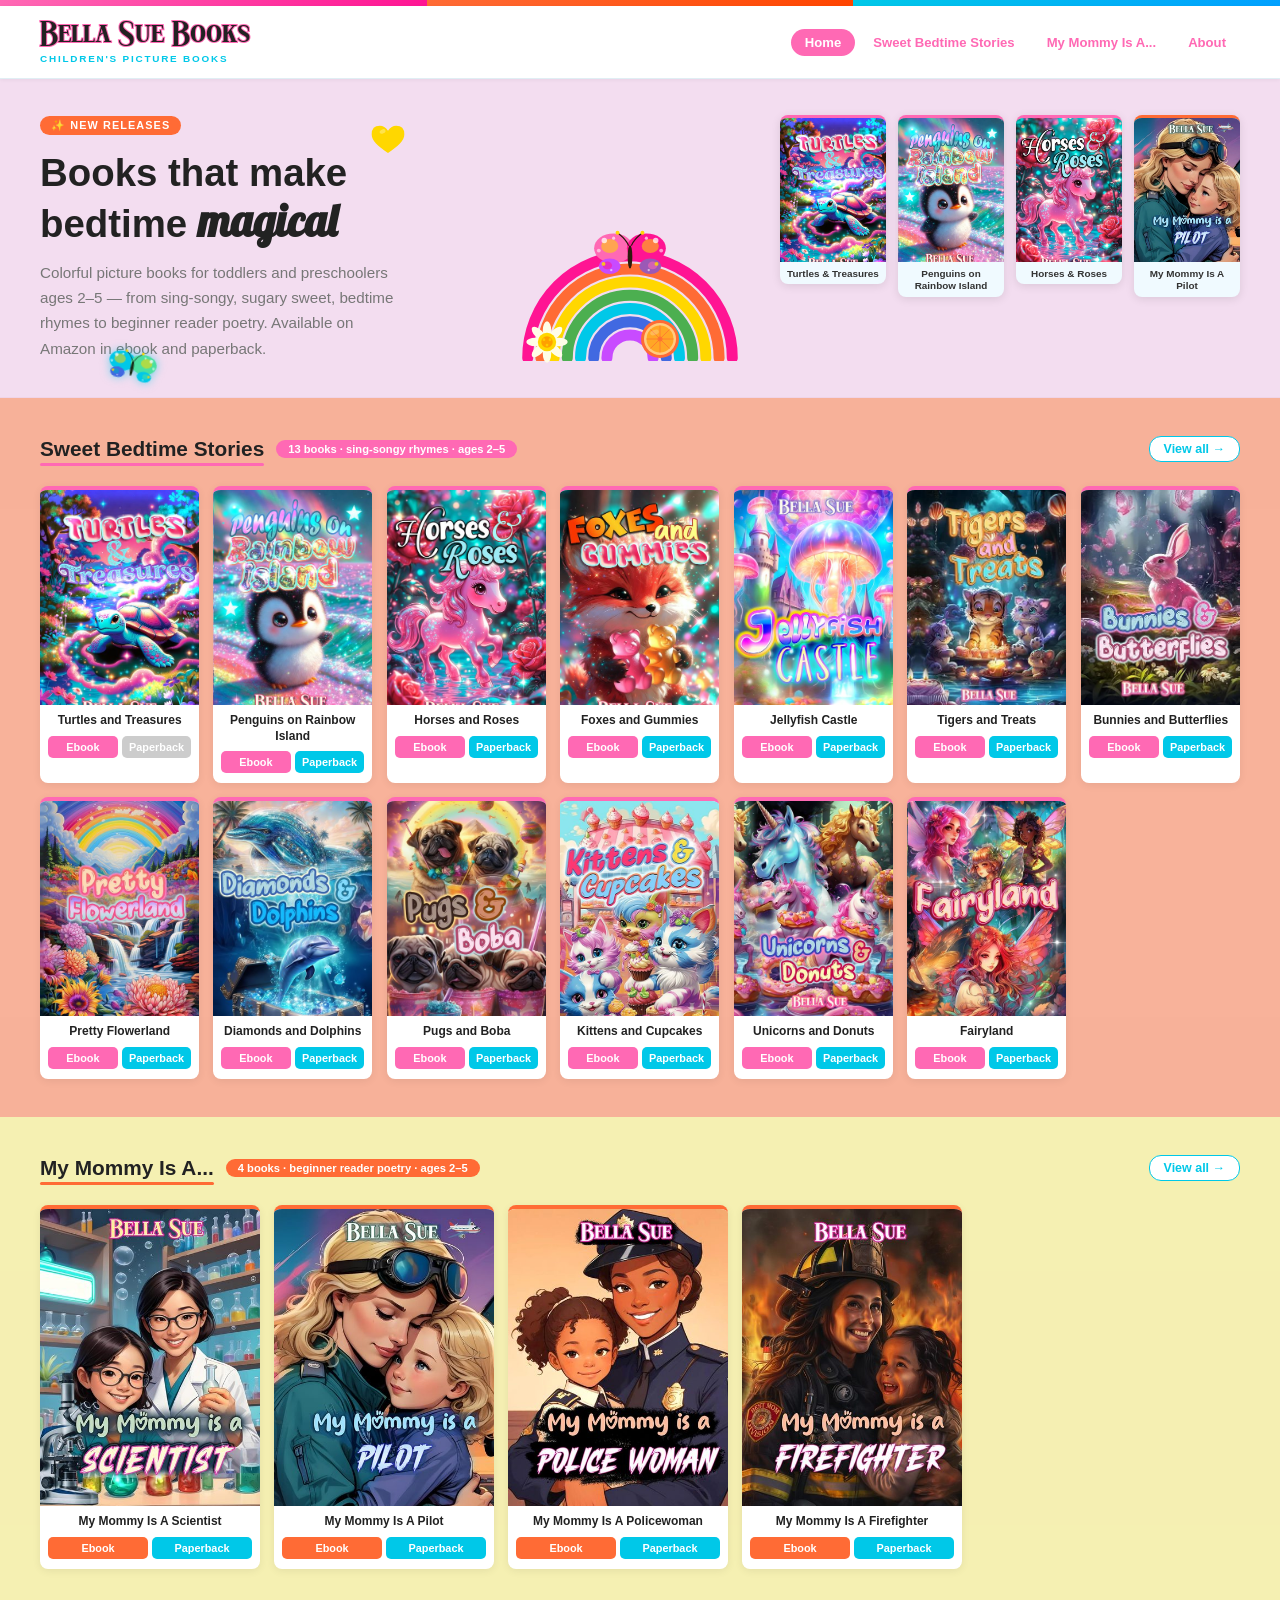
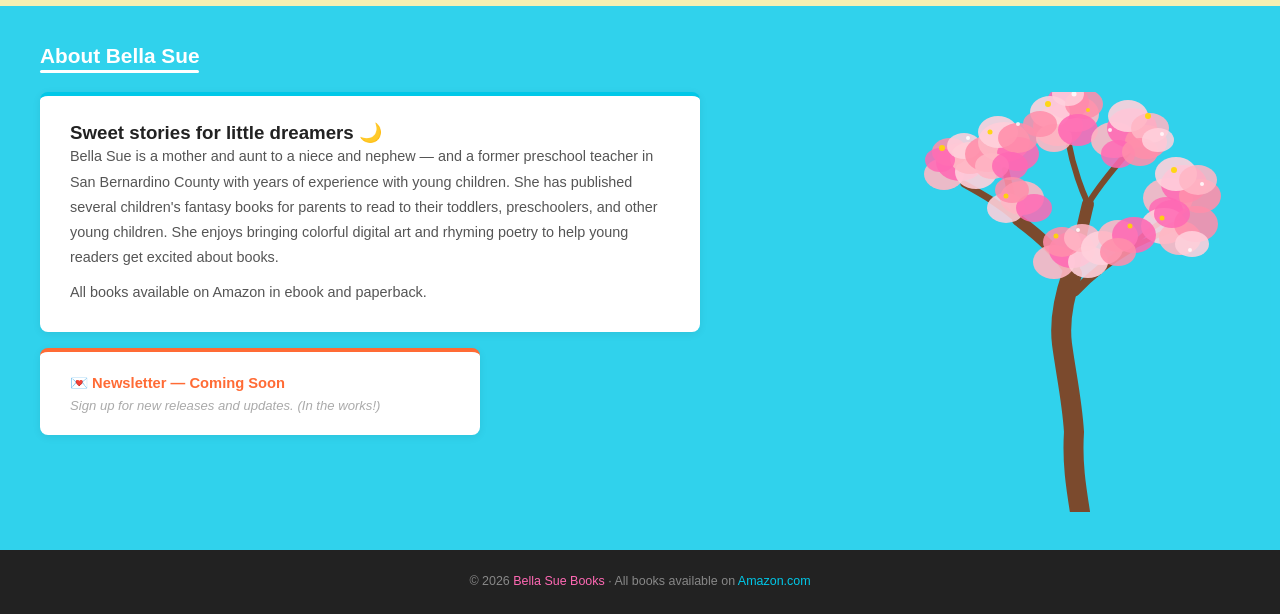
==== index.html @ d48ad8d6 "launch: Bella Sue Books website — full production build Static site for bellasuebooks.com with 4 pag" ====
<!DOCTYPE html>
<html lang="en">
<head>
  <meta charset="UTF-8">
  <meta name="viewport" content="width=device-width, initial-scale=1.0">
  <title>Bella Sue Books — Children's Picture Books for Ages 2–5</title>
  <meta name="description" content="Cozy sing-songy rhyme books for toddlers and preschoolers ages 2–5. Sweet Bedtime Stories and My Mommy Is A... series by Bella Sue. Available on Amazon in ebook and paperback.">
  <meta name="keywords" content="children's picture books, toddler books, preschool books, bedtime stories, rhyming books, ages 2-5, Bella Sue, kids books Amazon">
  <meta name="author" content="Bella Sue">
  <meta property="og:title" content="Bella Sue Books — Children's Picture Books for Ages 2–5">
  <meta property="og:description" content="Cozy sing-songy rhyme books for toddlers and preschoolers. Sweet Bedtime Stories and My Mommy Is A... series. Available on Amazon.">
  <meta property="og:type" content="website">
  <meta property="og:url" content="https://bellasuebooks.com/">
  <meta property="og:image" content="https://bellasuebooks.com/images/covers/turtles_and_treasures.jpg">
  <meta property="og:image:alt" content="Turtles and Treasures — Sweet Bedtime Stories by Bella Sue">
  <meta property="og:image:width" content="400">
  <meta property="og:image:height" content="560">
  <meta name="twitter:card" content="summary_large_image">
  <meta name="twitter:title" content="Bella Sue Books">
  <meta name="twitter:description" content="Cozy sing-songy rhyme books for toddlers and preschoolers ages 2–5.">
  <meta name="twitter:image" content="https://bellasuebooks.com/images/covers/turtles_and_treasures.jpg">
  <meta name="theme-color" content="#FF69B4">
  <meta name="robots" content="index, follow">
  <link rel="icon" type="image/svg+xml" href="favicon.svg">
  <link rel="canonical" href="https://bellasuebooks.com/">
  <link rel="preconnect" href="https://fonts.googleapis.com">
  <link rel="preconnect" href="https://fonts.gstatic.com" crossorigin>
  <link rel="preload" href="fonts/StrangerDoctor.ttf" as="font" type="font/truetype" crossorigin>
  <link rel="preconnect" href="https://www.amazon.com">
  <link rel="dns-prefetch" href="https://www.amazon.com">
  <link rel="preload" href="https://fonts.googleapis.com/css2?family=Lobster&display=swap" as="style" onload="this.onload=null;this.rel='stylesheet'">
  <noscript><link rel="stylesheet" href="https://fonts.googleapis.com/css2?family=Lobster&display=swap"></noscript>
  <link rel="stylesheet" href="style.css">
  <script type="application/ld+json">
  {
    "@context": "https://schema.org",
    "@graph": [
      {
        "@type": "WebSite",
        "name": "Bella Sue Books",
        "url": "https://bellasuebooks.com/",
        "description": "Children's picture books for toddlers and preschoolers ages 2–5 by Bella Sue"
      },
      {
        "@type": "Person",
        "@id": "https://bellasuebooks.com/about.html#bella-sue",
        "name": "Bella Sue",
        "jobTitle": "Children's Book Author",
        "description": "Former preschool teacher and children's picture book author from San Bernardino County, creator of Sweet Bedtime Stories and My Mommy Is A... series",
        "url": "https://bellasuebooks.com/about.html"
      },
      {
        "@type": "BookSeries",
        "name": "Sweet Bedtime Stories",
        "numberOfItems": 13,
        "author": {"@id": "https://bellasuebooks.com/about.html#bella-sue"},
        "url": "https://bellasuebooks.com/sweet-bedtime.html"
      },
      {
        "@type": "BookSeries",
        "name": "My Mommy Is A...",
        "numberOfItems": 4,
        "author": {"@id": "https://bellasuebooks.com/about.html#bella-sue"},
        "url": "https://bellasuebooks.com/my-mommy.html"
      }
    ]
  }
  </script>
</head>
<body>

  <div class="stripe">
    <div class="stripe-pink"></div>
    <div class="stripe-coral"></div>
    <div class="stripe-cyan"></div>
  </div>

  <nav class="nav">
    <a href="index.html" class="logo">
      <span class="logo-name">Bella Sue Books</span>
      <span class="logo-sub">Children's Picture Books</span>
    </a>
    <div class="nav-links">
      <a href="index.html" class="active">Home</a>
      <a href="sweet-bedtime.html">Sweet Bedtime Stories</a>
      <a href="my-mommy.html">My Mommy Is A...</a>
      <a href="about.html">About</a>
    </div>
  </nav>

  <!-- Hero -->
  <section class="hero">
    <div class="hero-text">
      <span class="hero-badge">✨ New Releases</span>
      <h1>Books that make<br>bedtime <em>magical</em></h1>
      <p>Colorful picture books for toddlers and preschoolers ages 2–5 — from sing-songy, sugary sweet, bedtime rhymes to beginner reader poetry. Available on Amazon in ebook and paperback.</p>
    </div>

    <div class="hero-rainbow" aria-hidden="true">
      <div class="hero-butterfly">
        <svg viewBox="0 0 100 72" xmlns="http://www.w3.org/2000/svg">
          <g class="bf-left">
            <ellipse cx="29" cy="26" rx="25" ry="19" fill="#FF69B4"/>
            <ellipse cx="24" cy="49" rx="14" ry="10" fill="#C84BFF"/>
            <ellipse cx="24" cy="23" rx="11" ry="9"  fill="#FFD700" opacity="0.55"/>
            <ellipse cx="21" cy="48" rx="6"  ry="5"  fill="#FF1493" opacity="0.55"/>
            <circle cx="17" cy="16" r="3.5" fill="#fff" opacity="0.75"/>
            <circle cx="10" cy="29" r="2.5" fill="#fff" opacity="0.55"/>
            <circle cx="29" cy="13" r="2"   fill="#fff" opacity="0.65"/>
            <circle cx="16" cy="46" r="2.5" fill="#FFD700" opacity="0.85"/>
            <circle cx="26" cy="54" r="1.5" fill="#fff" opacity="0.6"/>
          </g>
          <g class="bf-right">
            <ellipse cx="71" cy="26" rx="25" ry="19" fill="#FF1493"/>
            <ellipse cx="76" cy="49" rx="14" ry="10" fill="#9B59B6"/>
            <ellipse cx="76" cy="23" rx="11" ry="9"  fill="#FFD700" opacity="0.55"/>
            <ellipse cx="79" cy="48" rx="6"  ry="5"  fill="#FF69B4" opacity="0.55"/>
            <circle cx="83" cy="16" r="3.5" fill="#fff" opacity="0.75"/>
            <circle cx="90" cy="29" r="2.5" fill="#fff" opacity="0.55"/>
            <circle cx="71" cy="13" r="2"   fill="#fff" opacity="0.65"/>
            <circle cx="84" cy="46" r="2.5" fill="#FFD700" opacity="0.85"/>
            <circle cx="74" cy="54" r="1.5" fill="#fff" opacity="0.6"/>
          </g>
          <ellipse cx="50" cy="37" rx="3" ry="15" fill="#2c1a0e"/>
          <path d="M48 22 C44 13 37 9 34 6" stroke="#2c1a0e" stroke-width="1.5" fill="none" stroke-linecap="round"/>
          <circle cx="34" cy="6" r="2.5" fill="#FFD700"/>
          <path d="M52 22 C56 13 63 9 66 6" stroke="#2c1a0e" stroke-width="1.5" fill="none" stroke-linecap="round"/>
          <circle cx="66" cy="6" r="2.5" fill="#FFD700"/>
        </svg>
      </div>
      <div class="hero-daisy" aria-hidden="true">
        <svg viewBox="0 0 60 60" xmlns="http://www.w3.org/2000/svg">
          <!-- petals (8) -->
          <ellipse cx="30" cy="15" rx="5.5" ry="12" fill="#fffde7" transform="rotate(0   30 30)"/>
          <ellipse cx="30" cy="15" rx="5.5" ry="12" fill="#fffde7" transform="rotate(45  30 30)"/>
          <ellipse cx="30" cy="15" rx="5.5" ry="12" fill="#fffde7" transform="rotate(90  30 30)"/>
          <ellipse cx="30" cy="15" rx="5.5" ry="12" fill="#fffde7" transform="rotate(135 30 30)"/>
          <ellipse cx="30" cy="15" rx="5.5" ry="12" fill="#fffde7" transform="rotate(180 30 30)"/>
          <ellipse cx="30" cy="15" rx="5.5" ry="12" fill="#fffde7" transform="rotate(225 30 30)"/>
          <ellipse cx="30" cy="15" rx="5.5" ry="12" fill="#fffde7" transform="rotate(270 30 30)"/>
          <ellipse cx="30" cy="15" rx="5.5" ry="12" fill="#fffde7" transform="rotate(315 30 30)"/>
          <!-- center -->
          <circle cx="30" cy="30" r="12"  fill="#FFD700"/>
          <circle cx="30" cy="30" r="7.5" fill="#FFA000"/>
          <circle cx="26" cy="27" r="1.8" fill="#FFD700" opacity="0.75"/>
          <circle cx="34" cy="27" r="1.8" fill="#FFD700" opacity="0.75"/>
          <circle cx="30" cy="34" r="1.8" fill="#FFD700" opacity="0.75"/>
        </svg>
      </div>
      <svg viewBox="0 0 400 204" fill="none" xmlns="http://www.w3.org/2000/svg">
        <path d="M14,200 A186,186 0 0 1 386,200" stroke="#FF1493" stroke-width="20" stroke-linecap="round"/>
        <path d="M38,200 A162,162 0 0 1 362,200" stroke="#FF6B35" stroke-width="20" stroke-linecap="round"/>
        <path d="M62,200 A138,138 0 0 1 338,200" stroke="#FFD700" stroke-width="20" stroke-linecap="round"/>
        <path d="M86,200 A114,114 0 0 1 314,200" stroke="#4CAF50" stroke-width="20" stroke-linecap="round"/>
        <path d="M110,200 A90,90 0 0 1 290,200"  stroke="#00C8E8" stroke-width="20" stroke-linecap="round"/>
        <path d="M134,200 A66,66 0 0 1 266,200"  stroke="#4169E1" stroke-width="20" stroke-linecap="round"/>
        <path d="M158,200 A42,42 0 0 1 242,200"  stroke="#C84BFF" stroke-width="20" stroke-linecap="round"/>
      </svg>
    </div>

    <div class="hero-books">
      <a href="https://www.amazon.com/dp/B0H2WSYF8S" target="_blank" rel="noopener" class="hero-book">
        <img src="images/covers/opt/turtles_and_treasures.jpg" alt="Turtles and Treasures">
        <p class="hero-book-title">Turtles &amp; Treasures</p>
      </a>
      <a href="https://www.amazon.com/dp/B0H1TC6LZT" target="_blank" rel="noopener" class="hero-book">
        <img src="images/covers/opt/penguins_on_rainbow_island.jpg" alt="Penguins on Rainbow Island">
        <p class="hero-book-title">Penguins on Rainbow Island</p>
      </a>
      <a href="https://www.amazon.com/dp/B0H17YDZW3" target="_blank" rel="noopener" class="hero-book">
        <img src="images/covers/opt/horses_and_roses_ebook_cover.jpg" alt="Horses and Roses">
        <p class="hero-book-title">Horses &amp; Roses</p>
      </a>
      <a href="https://www.amazon.com/dp/B0DCJ87XP2" target="_blank" rel="noopener" class="hero-book coral">
        <img src="images/covers/opt/my_mommy_is_a_pilot.jpg" alt="My Mommy Is A Pilot">
        <p class="hero-book-title">My Mommy Is A Pilot</p>
      </a>
    </div>

    <!-- Decorative hero elements -->
    <div class="hero-heart" aria-hidden="true">
      <svg viewBox="0 0 100 95" xmlns="http://www.w3.org/2000/svg">
        <path d="M50 85 C20 65 2 50 2 30 Q2 5 26 5 Q40 5 50 20 Q60 5 74 5 Q98 5 98 30 C98 50 80 65 50 85Z" fill="#FFD700"/>
        <ellipse cx="34" cy="22" rx="9" ry="6" fill="#fff" opacity="0.3" transform="rotate(-25 34 22)"/>
      </svg>
    </div>
    <div class="hero-orange" aria-hidden="true">
      <svg viewBox="0 0 80 80" xmlns="http://www.w3.org/2000/svg">
        <circle cx="40" cy="40" r="38" fill="#FF6B35"/>
        <circle cx="40" cy="40" r="32" fill="#FFCC80"/>
        <circle cx="40" cy="40" r="27" fill="#FFA726"/>
        <line x1="40" y1="13" x2="40" y2="67" stroke="#FF6B35" stroke-width="1.8" opacity="0.7"/>
        <line x1="13" y1="40" x2="67" y2="40" stroke="#FF6B35" stroke-width="1.8" opacity="0.7"/>
        <line x1="40" y1="13" x2="40" y2="67" stroke="#FF6B35" stroke-width="1.8" opacity="0.7" transform="rotate(45 40 40)"/>
        <line x1="40" y1="13" x2="40" y2="67" stroke="#FF6B35" stroke-width="1.8" opacity="0.7" transform="rotate(135 40 40)"/>
        <circle cx="40" cy="40" r="5" fill="#FF6B35" opacity="0.8"/>
        <ellipse cx="29" cy="27" rx="9" ry="5" fill="#fff" opacity="0.22" transform="rotate(-20 29 27)"/>
      </svg>
    </div>
  </section>

  <!-- Sweet Bedtime Stories -->
  <section class="section section-sbs">
    <div class="section-header">
      <h2>Sweet Bedtime Stories</h2>
      <span class="series-badge badge-pink">13 books · sing-songy rhymes · ages 2–5</span>
      <a href="sweet-bedtime.html" class="view-all">View all →</a>
    </div>
    <div class="book-grid">

      <div class="book-card">
<img loading="lazy" class="cover" src="images/covers/opt/turtles_and_treasures.jpg" alt="Turtles and Treasures">
        <div class="info">
          <p class="book-title">Turtles and Treasures</p>
          <div class="btns">
            <a href="https://www.amazon.com/dp/B0H2WSYF8S" target="_blank" rel="noopener" class="btn btn-ebook">Ebook</a>
            <span class="btn btn-soon">Paperback</span>
          </div>
        </div>
      </div>

      <div class="book-card">
        <img loading="lazy" class="cover" src="images/covers/opt/penguins_on_rainbow_island.jpg" alt="Penguins on Rainbow Island">
        <div class="info">
          <p class="book-title">Penguins on Rainbow Island</p>
          <div class="btns">
            <a href="https://www.amazon.com/dp/B0H1TC6LZT" target="_blank" rel="noopener" class="btn btn-ebook">Ebook</a>
            <a href="https://www.amazon.com/dp/B0H1ZQW3NB" target="_blank" rel="noopener" class="btn btn-paper">Paperback</a>
          </div>
        </div>
      </div>

      <div class="book-card">
        <img loading="lazy" class="cover" src="images/covers/opt/horses_and_roses_ebook_cover.jpg" alt="Horses and Roses">
        <div class="info">
          <p class="book-title">Horses and Roses</p>
          <div class="btns">
            <a href="https://www.amazon.com/dp/B0H17YDZW3" target="_blank" rel="noopener" class="btn btn-ebook">Ebook</a>
            <a href="https://www.amazon.com/dp/B0H1B9M9CX" target="_blank" rel="noopener" class="btn btn-paper">Paperback</a>
          </div>
        </div>
      </div>

      <div class="book-card">
        <img loading="lazy" class="cover" src="images/covers/opt/foxes_and_gummies_ebook_cover.jpg" alt="Foxes and Gummies">
        <div class="info">
          <p class="book-title">Foxes and Gummies</p>
          <div class="btns">
            <a href="https://www.amazon.com/dp/B0H17DB7YL" target="_blank" rel="noopener" class="btn btn-ebook">Ebook</a>
            <a href="https://www.amazon.com/dp/B0H18KJKDD" target="_blank" rel="noopener" class="btn btn-paper">Paperback</a>
          </div>
        </div>
      </div>

      <div class="book-card">
<img loading="lazy" class="cover" src="images/covers/opt/jellyfishcastle_ebook_cover.jpg" alt="Jellyfish Castle">
        <div class="info">
          <p class="book-title">Jellyfish Castle</p>
          <div class="btns">
            <a href="https://www.amazon.com/dp/B0DKY9NT3N" target="_blank" rel="noopener" class="btn btn-ebook">Ebook</a>
            <a href="https://www.amazon.com/dp/B0DKY2L9YT" target="_blank" rel="noopener" class="btn btn-paper">Paperback</a>
          </div>
        </div>
      </div>

      <div class="book-card">
        <img loading="lazy" class="cover" src="images/covers/opt/tigers_and_treats.webp" alt="Tigers and Treats">
        <div class="info">
          <p class="book-title">Tigers and Treats</p>
          <div class="btns">
            <a href="https://www.amazon.com/dp/B0CD35H4DP" target="_blank" rel="noopener" class="btn btn-ebook">Ebook</a>
            <a href="https://www.amazon.com/dp/B0CD16FLPG" target="_blank" rel="noopener" class="btn btn-paper">Paperback</a>
          </div>
        </div>
      </div>

      <div class="book-card">
        <img loading="lazy" class="cover" src="images/covers/opt/bunnies_and_butterflies.webp" alt="Bunnies and Butterflies">
        <div class="info">
          <p class="book-title">Bunnies and Butterflies</p>
          <div class="btns">
            <a href="https://www.amazon.com/dp/B0CDFF95CH" target="_blank" rel="noopener" class="btn btn-ebook">Ebook</a>
            <a href="https://www.amazon.com/dp/B0CDFNKDM4" target="_blank" rel="noopener" class="btn btn-paper">Paperback</a>
          </div>
        </div>
      </div>

      <div class="book-card">
        <img loading="lazy" class="cover" src="images/covers/opt/pretty_flowerland.jpg" alt="Pretty Flowerland">
        <div class="info">
          <p class="book-title">Pretty Flowerland</p>
          <div class="btns">
            <a href="https://www.amazon.com/dp/B0CDRCRV3Q" target="_blank" rel="noopener" class="btn btn-ebook">Ebook</a>
            <a href="https://www.amazon.com/dp/B0CDNKPPWG" target="_blank" rel="noopener" class="btn btn-paper">Paperback</a>
          </div>
        </div>
      </div>

      <div class="book-card">
        <img loading="lazy" class="cover" src="images/covers/opt/diamonds_and_dolphins.jpg" alt="Diamonds and Dolphins">
        <div class="info">
          <p class="book-title">Diamonds and Dolphins</p>
          <div class="btns">
            <a href="https://www.amazon.com/dp/B0CDNL7455" target="_blank" rel="noopener" class="btn btn-ebook">Ebook</a>
            <a href="https://www.amazon.com/dp/B0CDN7NJGF" target="_blank" rel="noopener" class="btn btn-paper">Paperback</a>
          </div>
        </div>
      </div>

      <div class="book-card">
        <img loading="lazy" class="cover" src="images/covers/opt/pugs_and_boba.jpg" alt="Pugs and Boba">
        <div class="info">
          <p class="book-title">Pugs and Boba</p>
          <div class="btns">
            <a href="https://www.amazon.com/dp/B0CDJHPBV8" target="_blank" rel="noopener" class="btn btn-ebook">Ebook</a>
            <a href="https://www.amazon.com/dp/B0CDF17FHJ" target="_blank" rel="noopener" class="btn btn-paper">Paperback</a>
          </div>
        </div>
      </div>

      <div class="book-card">
        <img loading="lazy" class="cover" src="images/covers/opt/kittens_and_cupcakes.jpg" alt="Kittens and Cupcakes">
        <div class="info">
          <p class="book-title">Kittens and Cupcakes</p>
          <div class="btns">
            <a href="https://www.amazon.com/dp/B0CCTY5V51" target="_blank" rel="noopener" class="btn btn-ebook">Ebook</a>
            <a href="https://www.amazon.com/dp/B0CCCQY9ZK" target="_blank" rel="noopener" class="btn btn-paper">Paperback</a>
          </div>
        </div>
      </div>

      <div class="book-card">
        <img loading="lazy" class="cover" src="images/covers/opt/unicorns_and_donuts.jpg" alt="Unicorns and Donuts">
        <div class="info">
          <p class="book-title">Unicorns and Donuts</p>
          <div class="btns">
            <a href="https://www.amazon.com/dp/B0CCZNW2XT" target="_blank" rel="noopener" class="btn btn-ebook">Ebook</a>
            <a href="https://www.amazon.com/dp/B0CCZWFGPD" target="_blank" rel="noopener" class="btn btn-paper">Paperback</a>
          </div>
        </div>
      </div>

      <div class="book-card">
        <img loading="lazy" class="cover" src="images/covers/opt/fairyland.jpg" alt="Fairyland">
        <div class="info">
          <p class="book-title">Fairyland</p>
          <div class="btns">
            <a href="https://www.amazon.com/dp/B0CCXM5YJV" target="_blank" rel="noopener" class="btn btn-ebook">Ebook</a>
            <a href="https://www.amazon.com/dp/B0CCXX4FSY" target="_blank" rel="noopener" class="btn btn-paper">Paperback</a>
          </div>
        </div>
      </div>

    </div>
  </section>

  <!-- My Mommy Is A... -->
  <section class="section section-mma">
    <div class="section-header">
      <h2>My Mommy Is A...</h2>
      <span class="series-badge badge-coral">4 books · beginner reader poetry · ages 2–5</span>
      <a href="my-mommy.html" class="view-all">View all →</a>
    </div>
    <div class="book-grid" style="grid-template-columns: repeat(auto-fill, minmax(140px, 220px));">

      <div class="book-card coral">
        <img loading="lazy" class="cover" src="images/covers/opt/my_mommy_is_a_scientist.jpg" alt="My Mommy Is A Scientist">
        <div class="info">
          <p class="book-title">My Mommy Is A Scientist</p>
          <div class="btns">
            <a href="https://www.amazon.com/dp/B0DD34DW65" target="_blank" rel="noopener" class="btn btn-ebook-coral">Ebook</a>
            <a href="https://www.amazon.com/dp/B0DD4669M5" target="_blank" rel="noopener" class="btn btn-paper">Paperback</a>
          </div>
        </div>
      </div>

      <div class="book-card coral">
        <img loading="lazy" class="cover" src="images/covers/opt/my_mommy_is_a_pilot.jpg" alt="My Mommy Is A Pilot">
        <div class="info">
          <p class="book-title">My Mommy Is A Pilot</p>
          <div class="btns">
            <a href="https://www.amazon.com/dp/B0DCJ87XP2" target="_blank" rel="noopener" class="btn btn-ebook-coral">Ebook</a>
            <a href="https://www.amazon.com/dp/B0DCJTKGD2" target="_blank" rel="noopener" class="btn btn-paper">Paperback</a>
          </div>
        </div>
      </div>

      <div class="book-card coral">
        <img loading="lazy" class="cover" src="images/covers/opt/my_mommy_is_a_police_woman.jpg" alt="My Mommy Is A Policewoman">
        <div class="info">
          <p class="book-title">My Mommy Is A Policewoman</p>
          <div class="btns">
            <a href="https://www.amazon.com/dp/B0DCDDJGH6" target="_blank" rel="noopener" class="btn btn-ebook-coral">Ebook</a>
            <a href="https://www.amazon.com/dp/B0DCFZWCFH" target="_blank" rel="noopener" class="btn btn-paper">Paperback</a>
          </div>
        </div>
      </div>

      <div class="book-card coral">
        <img loading="lazy" class="cover" src="images/covers/opt/my_mommy_is_a_firefighter.jpg" alt="My Mommy Is A Firefighter">
        <div class="info">
          <p class="book-title">My Mommy Is A Firefighter</p>
          <div class="btns">
            <a href="https://www.amazon.com/dp/B0DB67QMQY" target="_blank" rel="noopener" class="btn btn-ebook-coral">Ebook</a>
            <a href="https://www.amazon.com/dp/B0DB7QGWBP" target="_blank" rel="noopener" class="btn btn-paper">Paperback</a>
          </div>
        </div>
      </div>

    </div>
  </section>

  <!-- About -->
  <section class="section section-about">
    <div class="section-header">
      <h2>About Bella Sue</h2>
    </div>
    <div class="about-layout">
      <div class="about-left">
        <div class="about-card">
          <h3>Sweet stories for little dreamers 🌙</h3>
          <p>Bella Sue is a mother and aunt to a niece and nephew — and a former preschool teacher in San Bernardino County with years of experience with young children. She has published several children's fantasy books for parents to read to their toddlers, preschoolers, and other young children. She enjoys bringing colorful digital art and rhyming poetry to help young readers get excited about books.</p>
          <p style="margin-top:10px;">All books available on Amazon in ebook and paperback.</p>
        </div>
        <div class="newsletter-card">
          <h4>💌 Newsletter — Coming Soon</h4>
          <p>Sign up for new releases and updates. (In the works!)</p>
        </div>
      </div>

      <!-- Cherry blossom tree -->
      <div class="blossom-tree" aria-hidden="true">
        <svg class="blossom-tree-svg" viewBox="0 0 320 420" xmlns="http://www.w3.org/2000/svg" fill="none">
          <!-- trunk -->
          <path d="M160 420 C156 395 152 370 154 340 C152 308 146 282 142 252 C139 228 144 205 152 182" stroke="#7B4A2D" stroke-width="20" stroke-linecap="round"/>
          <!-- left main branch -->
          <path d="M152 182 C138 160 120 144 98 128" stroke="#7B4A2D" stroke-width="12" stroke-linecap="round"/>
          <!-- right main branch -->
          <path d="M152 182 C158 158 162 136 168 112" stroke="#7B4A2D" stroke-width="12" stroke-linecap="round"/>
          <!-- far right branch -->
          <path d="M155 200 C172 182 190 168 212 155" stroke="#7B4A2D" stroke-width="9" stroke-linecap="round"/>
          <!-- left sub-branches -->
          <path d="M98 128 C80 112 62 102 44 92" stroke="#7B4A2D" stroke-width="7" stroke-linecap="round"/>
          <path d="M98 128 C92 108 88 90 84 70" stroke="#7B4A2D" stroke-width="7" stroke-linecap="round"/>
          <!-- center sub-branches -->
          <path d="M168 112 C158 90 152 70 148 48" stroke="#7B4A2D" stroke-width="6" stroke-linecap="round"/>
          <path d="M168 112 C180 92 194 76 208 60" stroke="#7B4A2D" stroke-width="6" stroke-linecap="round"/>
          <!-- right sub-branches -->
          <path d="M212 155 C226 138 244 128 262 118" stroke="#7B4A2D" stroke-width="5" stroke-linecap="round"/>
          <path d="M212 155 C228 148 242 140 258 136" stroke="#7B4A2D" stroke-width="5" stroke-linecap="round"/>

          <!-- blossom clusters — tripled across all branches -->
          <g class="blossom-sway-l">
            <!-- far-left tip (branch end ~44,92) -->
            <ellipse cx="24"  cy="82"  rx="20" ry="16" fill="#FFB7C5" opacity="0.9"/>
            <ellipse cx="40"  cy="70"  rx="24" ry="19" fill="#FF69B4" opacity="0.88"/>
            <ellipse cx="56"  cy="80"  rx="21" ry="17" fill="#FFD1DC" opacity="0.9"/>
            <ellipse cx="30"  cy="60"  rx="18" ry="14" fill="#FF8FAB" opacity="0.88"/>
            <ellipse cx="50"  cy="66"  rx="20" ry="16" fill="#FFB7C5" opacity="0.9"/>
            <ellipse cx="20"  cy="68"  rx="15" ry="12" fill="#FF69B4" opacity="0.85"/>
            <ellipse cx="44"  cy="54"  rx="17" ry="13" fill="#FFD1DC" opacity="0.88"/>
            <!-- left-mid branch going up (~84,70) -->
            <ellipse cx="68"  cy="62"  rx="23" ry="18" fill="#FF8FAB" opacity="0.9"/>
            <ellipse cx="84"  cy="50"  rx="26" ry="20" fill="#FFB7C5" opacity="0.9"/>
            <ellipse cx="98"  cy="62"  rx="21" ry="17" fill="#FF69B4" opacity="0.88"/>
            <ellipse cx="78"  cy="40"  rx="20" ry="16" fill="#FFD1DC" opacity="0.9"/>
            <ellipse cx="98"  cy="46"  rx="20" ry="15" fill="#FF8FAB" opacity="0.88"/>
            <ellipse cx="72"  cy="74"  rx="17" ry="13" fill="#FFB7C5" opacity="0.88"/>
            <ellipse cx="90"  cy="74"  rx="18" ry="14" fill="#FF69B4" opacity="0.85"/>
            <!-- left main branch mid-section (~98,128) -->
            <ellipse cx="86"  cy="116" rx="19" ry="15" fill="#FFD1DC" opacity="0.88"/>
            <ellipse cx="102" cy="106" rx="22" ry="17" fill="#FFB7C5" opacity="0.9"/>
            <ellipse cx="114" cy="116" rx="18" ry="14" fill="#FF69B4" opacity="0.85"/>
            <ellipse cx="92"  cy="98"  rx="17" ry="13" fill="#FF8FAB" opacity="0.88"/>
            <!-- sparkle dots -->
            <circle cx="22"  cy="56"  r="3"   fill="#FFD700" opacity="0.9"/>
            <circle cx="48"  cy="46"  r="2"   fill="#fff"    opacity="0.85"/>
            <circle cx="70"  cy="40"  r="2.5" fill="#FFD700" opacity="0.9"/>
            <circle cx="98"  cy="32"  r="2"   fill="#fff"    opacity="0.8"/>
            <circle cx="86"  cy="104" r="2.5" fill="#FFD700" opacity="0.9"/>
          </g>
          <g class="blossom-sway-c">
            <!-- center-top tip (~148,48) -->
            <ellipse cx="138" cy="34"  rx="25" ry="20" fill="#FF8FAB" opacity="0.9"/>
            <ellipse cx="156" cy="22"  rx="23" ry="18" fill="#FFB7C5" opacity="0.9"/>
            <ellipse cx="148" cy="10"  rx="21" ry="17" fill="#FF69B4" opacity="0.88"/>
            <ellipse cx="130" cy="20"  rx="20" ry="16" fill="#FFD1DC" opacity="0.9"/>
            <ellipse cx="164" cy="12"  rx="19" ry="15" fill="#FF8FAB" opacity="0.88"/>
            <ellipse cx="134" cy="46"  rx="18" ry="14" fill="#FFB7C5" opacity="0.9"/>
            <ellipse cx="158" cy="38"  rx="20" ry="16" fill="#FF69B4" opacity="0.88"/>
            <ellipse cx="148" cy="2"   rx="16" ry="12" fill="#FFD1DC" opacity="0.86"/>
            <ellipse cx="120" cy="32"  rx="17" ry="13" fill="#FF8FAB" opacity="0.85"/>
            <!-- center-right tip (~208,60) -->
            <ellipse cx="194" cy="48"  rx="23" ry="18" fill="#FFB7C5" opacity="0.9"/>
            <ellipse cx="212" cy="36"  rx="25" ry="20" fill="#FF69B4" opacity="0.88"/>
            <ellipse cx="226" cy="50"  rx="21" ry="17" fill="#FF8FAB" opacity="0.9"/>
            <ellipse cx="208" cy="24"  rx="20" ry="16" fill="#FFD1DC" opacity="0.9"/>
            <ellipse cx="230" cy="36"  rx="19" ry="15" fill="#FFB7C5" opacity="0.88"/>
            <ellipse cx="198" cy="62"  rx="17" ry="14" fill="#FF69B4" opacity="0.85"/>
            <ellipse cx="220" cy="60"  rx="18" ry="14" fill="#FF8FAB" opacity="0.88"/>
            <ellipse cx="238" cy="48"  rx="16" ry="12" fill="#FFD1DC" opacity="0.86"/>
            <!-- sparkle dots -->
            <circle cx="128" cy="12"  r="3"   fill="#FFD700" opacity="0.9"/>
            <circle cx="154" cy="2"   r="2.5" fill="#fff"    opacity="0.85"/>
            <circle cx="168" cy="18"  r="2"   fill="#FFD700" opacity="0.9"/>
            <circle cx="190" cy="38"  r="2"   fill="#fff"    opacity="0.8"/>
            <circle cx="228" cy="24"  r="3"   fill="#FFD700" opacity="0.9"/>
            <circle cx="242" cy="42"  r="2"   fill="#fff"    opacity="0.8"/>
          </g>
          <g class="blossom-sway-r">
            <!-- right-upper sub (~262,118) -->
            <ellipse cx="248" cy="106" rx="25" ry="20" fill="#FFB7C5" opacity="0.9"/>
            <ellipse cx="264" cy="92"  rx="23" ry="19" fill="#FF69B4" opacity="0.88"/>
            <ellipse cx="280" cy="104" rx="21" ry="17" fill="#FF8FAB" opacity="0.9"/>
            <ellipse cx="256" cy="82"  rx="21" ry="17" fill="#FFD1DC" opacity="0.9"/>
            <ellipse cx="278" cy="88"  rx="19" ry="15" fill="#FFB7C5" opacity="0.88"/>
            <ellipse cx="246" cy="118" rx="17" ry="13" fill="#FF69B4" opacity="0.85"/>
            <!-- right-lower sub (~258,136) -->
            <ellipse cx="244" cy="134" rx="23" ry="18" fill="#FFD1DC" opacity="0.9"/>
            <ellipse cx="260" cy="146" rx="21" ry="17" fill="#FFB7C5" opacity="0.9"/>
            <ellipse cx="276" cy="132" rx="22" ry="18" fill="#FF8FAB" opacity="0.88"/>
            <ellipse cx="252" cy="122" rx="18" ry="14" fill="#FF69B4" opacity="0.85"/>
            <ellipse cx="272" cy="152" rx="17" ry="13" fill="#FFD1DC" opacity="0.88"/>
            <!-- sparkle dots -->
            <circle cx="254" cy="78"  r="3"   fill="#FFD700" opacity="0.9"/>
            <circle cx="282" cy="92"  r="2"   fill="#fff"    opacity="0.85"/>
            <circle cx="242" cy="126" r="2.5" fill="#FFD700" opacity="0.9"/>
            <circle cx="270" cy="158" r="2"   fill="#fff"    opacity="0.8"/>
          </g>
          <g class="blossom-sway-t">
            <!-- trunk junction + far-right branch mid -->
            <ellipse cx="134" cy="170" rx="21" ry="17" fill="#FFB7C5" opacity="0.9"/>
            <ellipse cx="152" cy="158" rx="23" ry="18" fill="#FF69B4" opacity="0.88"/>
            <ellipse cx="168" cy="170" rx="20" ry="16" fill="#FFD1DC" opacity="0.9"/>
            <ellipse cx="142" cy="150" rx="19" ry="15" fill="#FF8FAB" opacity="0.88"/>
            <ellipse cx="162" cy="146" rx="18" ry="14" fill="#FFB7C5" opacity="0.88"/>
            <!-- far-right branch mid (~185,165) -->
            <ellipse cx="182" cy="156" rx="21" ry="17" fill="#FFD1DC" opacity="0.9"/>
            <ellipse cx="198" cy="144" rx="20" ry="16" fill="#FFB7C5" opacity="0.9"/>
            <ellipse cx="214" cy="143" rx="22" ry="18" fill="#FF69B4" opacity="0.88"/>
            <ellipse cx="198" cy="160" rx="18" ry="14" fill="#FF8FAB" opacity="0.88"/>
            <!-- sparkle dots -->
            <circle cx="136" cy="144" r="2.5" fill="#FFD700" opacity="0.9"/>
            <circle cx="158" cy="138" r="2"   fill="#fff"    opacity="0.85"/>
            <circle cx="210" cy="134" r="2.5" fill="#FFD700" opacity="0.9"/>
          </g>
        </svg>
        <!-- Flying petals container -->
        <div class="blossom-petals"></div>
      </div>
    </div>
  </section>

  <script src="effects.js"></script>
  <footer class="footer">
    <p>© 2026 <span class="brand">Bella Sue Books</span> · All books available on <a href="https://www.amazon.com" target="_blank" rel="noopener">Amazon.com</a></p>
  </footer>

</body>
</html>
---- style.css ----
:root {
  --pink:  #FF69B4;
  --coral: #FF6B35;
  --cyan:  #00C8E8;
  --bg:    #F0FAFF;
}

@font-face {
  font-family: 'StrangerDoctor';
  src: url('fonts/StrangerDoctor.ttf') format('truetype');
  font-weight: normal;
  font-style: normal;
  font-display: swap;
}

*, *::before, *::after { box-sizing: border-box; margin: 0; padding: 0; }

body {
  font-family: 'Segoe UI', Arial, sans-serif;
  background: var(--bg);
  color: #222;
}

a { text-decoration: none; color: inherit; }

/* ── Stripe ─────────────────────────────────── */
.stripe { display: flex; height: 6px; }
.stripe-pink  { flex: 1; background: var(--pink); }
.stripe-coral { flex: 1; background: var(--coral); }
.stripe-cyan  { flex: 1; background: var(--cyan); }

/* ── Nav ────────────────────────────────────── */
.nav {
  background: #fff;
  padding: 14px 40px;
  display: flex;
  align-items: center;
  justify-content: space-between;
  border-bottom: 1px solid #e0eef4;
  position: sticky;
  top: 0;
  z-index: 100;
  box-shadow: 0 1px 4px rgba(0,0,0,0.05);
}

.logo { display: block; }

.logo-name {
  font-family: 'StrangerDoctor', cursive;
  font-size: 1.9rem;
  color: #222;
  -webkit-text-stroke: 2px var(--pink);
  paint-order: stroke fill;
  line-height: 1;
  display: block;
}

.logo-sub {
  font-size: 0.62rem;
  font-weight: 700;
  color: var(--cyan);
  letter-spacing: 0.18em;
  text-transform: uppercase;
  margin-top: 3px;
  display: block;
  -webkit-text-stroke: 0;
}

.nav-links { display: flex; gap: 4px; align-items: center; }

.nav-links a {
  color: var(--pink);
  font-size: 0.82rem;
  font-weight: 600;
  padding: 6px 14px;
  border-radius: 16px;
  transition: background 0.15s, color 0.15s;
}

.nav-links a:hover  { background: #f2f2f2; color: #222; }
.nav-links a.active { background: var(--pink); color: #fff; }

/* ── Hero ───────────────────────────────────── */
.hero {
  background: rgba(255,105,180,0.2);
  padding: 36px 40px;
  border-bottom: 1px solid #f0d4e8;
  display: flex;
  align-items: stretch;
  gap: 40px;
}

.hero-text { flex: 1; min-width: 0; }

.hero-badge {
  display: inline-block;
  background: var(--coral);
  color: #fff;
  font-size: 0.68rem;
  font-weight: 700;
  padding: 3px 11px;
  border-radius: 10px;
  text-transform: uppercase;
  letter-spacing: 0.1em;
  margin-bottom: 16px;
}

.hero-text h1 {
  font-size: 2.4rem;
  font-weight: 900;
  color: #222;
  line-height: 1.15;
}

.hero-text h1 em {
  font-style: normal;
  font-size: 1.15em;
  font-family: 'Lobster', cursive;
  display: inline-block;
  animation: magicalColor 2.8s ease-in-out infinite;
}

.hero-text p {
  font-size: 0.95rem;
  color: #777;
  margin-top: 14px;
  max-width: 360px;
  line-height: 1.65;
}

.hero-books { display: flex; gap: 12px; flex-shrink: 0; align-items: flex-start; }

.hero-book {
  background: var(--bg);
  border-radius: 8px;
  overflow: hidden;
  width: 106px;
  box-shadow: 0 2px 10px rgba(0,0,0,0.1);
  border-top: 3px solid var(--pink);
  display: block;
  transition: transform 0.15s, box-shadow 0.15s;
}

.hero-book:hover {
  transform: translateY(-3px);
  box-shadow: 0 6px 18px rgba(0,0,0,0.14);
}

.hero-book.coral { border-top-color: var(--coral); }

.hero-book img {
  width: 100%;
  height: auto;
  aspect-ratio: 1 / 1.35;
  object-fit: cover;
  object-position: top;
  display: block;
}

.hero-book-title {
  font-size: 0.62rem;
  font-weight: 700;
  color: #333;
  padding: 6px 6px 4px;
  text-align: center;
  line-height: 1.3;
}

.coming-chip {
  display: block;
  background: var(--coral);
  color: #fff;
  font-size: 0.55rem;
  font-weight: 700;
  text-align: center;
  padding: 2px;
  text-transform: uppercase;
  letter-spacing: 0.06em;
}

/* ── Section wrappers ───────────────────────── */
.section { padding: 38px 40px; }
.section-sbs   { background: rgba(255,107,53,0.5); }
.section-mma   { background: rgba(255,215,0,0.3); }
.section-about {
  background: rgba(0,200,232,0.8);
  width: 100vw;
  margin-left: calc(-1 * (100vw - 100%) / 2);
  padding-left:  calc(40px + (100vw - 100%) / 2);
  padding-right: calc(40px + (100vw - 100%) / 2);
  box-sizing: border-box;
}

.section-header {
  display: flex;
  align-items: center;
  gap: 12px;
  margin-bottom: 24px;
  flex-wrap: wrap;
}

.section-header h2 {
  font-size: 1.3rem;
  font-weight: 800;
  color: #222;
}

.series-badge {
  padding: 3px 12px;
  border-radius: 10px;
  font-size: 0.7rem;
  font-weight: 700;
  color: #fff;
}

.badge-pink  { background: var(--pink); }
.badge-coral { background: var(--coral); }

.view-all {
  margin-left: auto;
  font-size: 0.78rem;
  font-weight: 600;
  color: var(--cyan);
  background: #fff;
  padding: 5px 14px;
  border: 1.5px solid var(--cyan);
  border-radius: 12px;
  transition: background 0.15s, color 0.15s;
}

.view-all:hover { background: var(--cyan); color: #fff; }

/* Page header (series/about pages) */
.page-header {
  background: #fff;
  padding: 36px 40px 28px;
  border-bottom: 1px solid #e0eef4;
}

.page-header h1 {
  font-size: 1.9rem;
  font-weight: 900;
  color: #222;
}

.page-header p {
  font-size: 0.9rem;
  color: #888;
  margin-top: 6px;
}

/* ── Book grid ──────────────────────────────── */
.book-grid {
  display: grid;
  grid-template-columns: repeat(auto-fill, minmax(140px, 1fr));
  gap: 14px;
}

/* ── Book card ──────────────────────────────── */
.book-card {
  background: #fff;
  border-radius: 8px;
  overflow: visible;
  box-shadow: 0 2px 8px rgba(0,0,0,0.07);
  border-top: 4px solid var(--pink);
  display: flex;
  flex-direction: column;
  transition: transform 0.15s, box-shadow 0.15s;
  position: relative;
  overflow: hidden;
}

.book-card:hover {
  transform: translateY(-3px);
  box-shadow: 0 6px 18px rgba(0,0,0,0.12);
}

.book-card.coral { border-top-color: var(--coral); }

.book-card img.cover {
  width: 100%;
  aspect-ratio: 1 / 1.35;
  object-fit: cover;
  object-position: top;
  display: block;
}

.book-card .info {
  padding: 8px 8px 10px;
  display: flex;
  flex-direction: column;
  gap: 7px;
  flex: 1;
}

.book-title {
  font-size: 0.75rem;
  font-weight: 700;
  color: #222;
  text-align: center;
  line-height: 1.3;
}

.btns { display: flex; gap: 4px; }

.btn {
  flex: 1;
  text-align: center;
  padding: 5px 2px;
  border-radius: 5px;
  font-size: 0.68rem;
  font-weight: 700;
  color: #fff;
  display: block;
  transition: opacity 0.15s;
}

@keyframes breathePink  {
  0%,100% { transform: scale(1);    box-shadow: 0 0 0   0px rgba(255,105,180,0.5); }
  50%      { transform: scale(1.06); box-shadow: 0 0 10px 4px rgba(255,105,180,0.45); }
}
@keyframes breatheCoral {
  0%,100% { transform: scale(1);    box-shadow: 0 0 0   0px rgba(255,107,53,0.5); }
  50%      { transform: scale(1.06); box-shadow: 0 0 10px 4px rgba(255,107,53,0.45); }
}
@keyframes breatheCyan  {
  0%,100% { transform: scale(1);    box-shadow: 0 0 0   0px rgba(0,200,232,0.5); }
  50%      { transform: scale(1.06); box-shadow: 0 0 10px 4px rgba(0,200,232,0.45); }
}

.btn-ebook:hover       { animation: breathePink  0.75s ease-in-out infinite; }
.btn-ebook-coral:hover { animation: breatheCoral 0.75s ease-in-out infinite; }
.btn-paper:hover       { animation: breatheCyan  0.75s ease-in-out infinite; }
.btn-soon:hover        { opacity: 1; }

.btn-ebook       { background: var(--pink); }
.btn-paper       { background: var(--cyan); }
.btn-ebook-coral { background: var(--coral); }
.btn-soon        { background: #ccc; cursor: default; }
.btn-soon:hover  { opacity: 1; }

/* Coming soon ribbon */
.ribbon {
  position: absolute;
  top: 14px;
  right: -24px;
  background: var(--coral);
  color: #fff;
  font-size: 0.58rem;
  font-weight: 700;
  text-transform: uppercase;
  padding: 3px 30px;
  transform: rotate(45deg);
  letter-spacing: 0.04em;
  pointer-events: none;
}

/* ── About ──────────────────────────────────── */
.about-card {
  background: #fff;
  border-radius: 8px;
  border-top: 4px solid var(--cyan);
  padding: 26px 30px;
  box-shadow: 0 2px 8px rgba(0,0,0,0.07);
  max-width: 660px;
}

.about-card h2 {
  font-size: 1.15rem;
  font-weight: 800;
  color: var(--pink);
  margin-bottom: 10px;
}

.about-card p {
  font-size: 0.9rem;
  color: #555;
  line-height: 1.75;
}

/* ── Newsletter ─────────────────────────────── */
.newsletter-card {
  background: #fff;
  border-radius: 8px;
  border-top: 4px solid var(--coral);
  padding: 22px 30px;
  box-shadow: 0 2px 8px rgba(0,0,0,0.07);
  max-width: 440px;
  margin-top: 16px;
}

.newsletter-card h4 {
  font-size: 0.92rem;
  font-weight: 700;
  color: var(--coral);
  margin-bottom: 6px;
}

.newsletter-card p {
  font-size: 0.82rem;
  color: #aaa;
  font-style: italic;
}

/* ── Footer ─────────────────────────────────── */
.footer {
  background: #222;
  color: #888;
  padding: 22px 40px;
  font-size: 0.78rem;
  text-align: center;
  line-height: 1.6;
}

.footer .brand { color: var(--pink); }
.footer a { color: var(--cyan); }
.footer a:hover { text-decoration: underline; }

/* ── Special effects ────────────────────────── */

/* Scroll reveal */
.reveal {
  opacity: 0;
  transform: translateY(22px);
  transition: opacity 0.5s ease, transform 0.5s ease;
}
.reveal.visible { opacity: 1; transform: none; }

/* Stagger grid children */
.book-grid .book-card:nth-child(1)  { transition-delay: 0.00s; }
.book-grid .book-card:nth-child(2)  { transition-delay: 0.05s; }
.book-grid .book-card:nth-child(3)  { transition-delay: 0.10s; }
.book-grid .book-card:nth-child(4)  { transition-delay: 0.15s; }
.book-grid .book-card:nth-child(5)  { transition-delay: 0.20s; }
.book-grid .book-card:nth-child(6)  { transition-delay: 0.25s; }
.book-grid .book-card:nth-child(7)  { transition-delay: 0.30s; }
.book-grid .book-card:nth-child(8)  { transition-delay: 0.35s; }
.book-grid .book-card:nth-child(9)  { transition-delay: 0.10s; }
.book-grid .book-card:nth-child(10) { transition-delay: 0.15s; }
.book-grid .book-card:nth-child(11) { transition-delay: 0.20s; }
.book-grid .book-card:nth-child(12) { transition-delay: 0.25s; }
.book-grid .book-card:nth-child(13) { transition-delay: 0.30s; }

/* Enhanced hover glow + orange frame stroke */
.book-card:hover {
  box-shadow: 0 8px 28px rgba(255,105,180,0.28);
  outline: 3px solid #FF6B35;
  outline-offset: 2px;
}
.book-card.coral:hover {
  box-shadow: 0 8px 28px rgba(255,107,53,0.28);
  outline: 3px solid #FF6B35;
  outline-offset: 2px;
}

/* 3D tilt — perspective set on parent */
.book-grid { perspective: 800px; }
.book-card { transform-style: preserve-3d; will-change: transform; }

/* Button pop on click */
@keyframes btnPop {
  0%   { transform: scale(1); }
  40%  { transform: scale(0.91); }
  70%  { transform: scale(1.07); }
  100% { transform: scale(1); }
}
.btn-pop { animation: btnPop 0.28s ease; }
.btn:active { transform: scale(0.94); }

/* Logo shimmer */
@keyframes logoShimmer {
  0%,100% { -webkit-text-stroke-color: #FF69B4; }
  50%     { -webkit-text-stroke-color: #FF1493; }
}
.logo-name { animation: logoShimmer 3.5s ease-in-out infinite; }

/* Stripe animated shimmer */
@keyframes stripeSlide {
  0%   { background-position: -200% center; }
  100% { background-position: 200% center; }
}
.stripe-pink {
  background: linear-gradient(90deg, #FF69B4, #FF1493, #FF69B4);
  background-size: 200%;
  animation: stripeSlide 3s linear infinite;
}
.stripe-coral {
  background: linear-gradient(90deg, #FF6B35, #FF4500, #FF6B35);
  background-size: 200%;
  animation: stripeSlide 3s linear infinite 0.5s;
}
.stripe-cyan {
  background: linear-gradient(90deg, #00C8E8, #00A0FF, #00C8E8);
  background-size: 200%;
  animation: stripeSlide 3s linear infinite 1s;
}

/* Hero sparkles */
.sparkle {
  position: absolute;
  pointer-events: none;
  z-index: 5;
  animation: floatSparkle var(--dur, 2s) ease-out forwards;
  user-select: none;
}

@keyframes floatSparkle {
  0%   { transform: translateY(0) scale(1) rotate(0deg);   opacity: 1; }
  100% { transform: translateY(-90px) scale(0.2) rotate(30deg); opacity: 0; }
}

/* Wave dividers */
.wave-divider {
  display: block;
  line-height: 0;
  margin-bottom: -1px;
}
.wave-divider svg { display: block; width: 100%; }

/* Hero book hover lift */
.hero-book { transition: transform 0.18s ease, box-shadow 0.18s ease; }
.hero-book:hover {
  transform: translateY(-5px) scale(1.04);
  box-shadow: 0 10px 28px rgba(0,0,0,0.18);
}

/* Nav link underline slide */
.nav-links a:not(.active) {
  position: relative;
}
.nav-links a:not(.active)::after {
  content: '';
  position: absolute;
  bottom: 2px; left: 14px; right: 14px;
  height: 2px;
  background: var(--pink);
  transform: scaleX(0);
  transition: transform 0.2s ease;
  border-radius: 2px;
}
.nav-links a:not(.active):hover::after { transform: scaleX(1); }

/* ── Scroll progress bar ────────────────────── */
#scroll-bar {
  position: fixed;
  top: 6px; left: 0;
  height: 3px;
  width: 0%;
  background: linear-gradient(90deg, var(--pink), var(--coral), var(--cyan));
  z-index: 9999;
  transition: width 0.08s linear;
  pointer-events: none;
}

/* ── Cursor trail dots ──────────────────────── */
.cursor-dot {
  position: fixed;
  width: 7px;
  height: 7px;
  border-radius: 50%;
  pointer-events: none;
  z-index: 9998;
  transform: translate(-50%, -50%);
  animation: dotFade 0.7s ease forwards;
}
@keyframes dotFade {
  0%   { opacity: 0.9; transform: translate(-50%,-50%) scale(1); }
  100% { opacity: 0;   transform: translate(-50%,-50%) scale(0); }
}

/* ── Card shine sweep ───────────────────────── */
.book-card { overflow: hidden; }
.book-card::after {
  content: '';
  position: absolute;
  top: 0; left: -75%;
  width: 50%;
  height: 100%;
  background: linear-gradient(90deg, transparent, rgba(255,255,255,0.45), transparent);
  transform: skewX(-18deg);
  transition: left 0.45s ease;
  pointer-events: none;
  z-index: 2;
}
.book-card:hover::after { left: 140%; }

/* ── Hero book bobbing ──────────────────────── */
@keyframes bob {
  0%, 100% { transform: translateY(0); }
  50%       { transform: translateY(-7px); }
}
.hero-books .hero-book:nth-child(1) { animation: bob 3.2s ease-in-out infinite 0.0s; }
.hero-books .hero-book:nth-child(2) { animation: bob 3.2s ease-in-out infinite 0.5s; }
.hero-books .hero-book:nth-child(3) { animation: bob 3.2s ease-in-out infinite 1.0s; }
.hero-books .hero-book:nth-child(4) { animation: bob 3.2s ease-in-out infinite 1.5s; }
.hero-books .hero-book:hover { animation-play-state: paused; }

/* ── Ribbon pulse ───────────────────────────── */
@keyframes ribbonPulse {
  0%, 100% { opacity: 1; }
  50%       { opacity: 0.65; }
}
.ribbon { animation: ribbonPulse 2s ease-in-out infinite; }

/* ── Section header underline sweep ────────── */
.section-header h2 { position: relative; display: inline-block; }
.section-header h2::after {
  content: '';
  position: absolute;
  bottom: -5px; left: 0;
  width: 0; height: 3px;
  border-radius: 2px;
  background: var(--pink);
  transition: width 0.55s ease 0.1s;
}
.section-mma   .section-header h2::after { background: var(--coral); }
.section-about .section-header h2 { color: #fff; }
.section-about .section-header h2::after { background: #fff; }

/* About layout with tree */
.about-layout {
  display: flex;
  align-items: flex-start;
  gap: 32px;
}
.about-left { flex: 1; min-width: 0; }

/* Cherry blossom tree */
.blossom-tree {
  width: 320px;
  flex-shrink: 0;
  position: relative;
}
.blossom-tree-svg { width: 100%; height: auto; display: block; }
.blossom-petals   { position: absolute; inset: 0; pointer-events: none; overflow: visible; }

/* Branch/blossom cluster sway */
.blossom-sway-l {
  transform-box: fill-box;
  transform-origin: 152px 182px;
  animation: blossomSway 4s ease-in-out infinite;
}
.blossom-sway-c {
  transform-box: fill-box;
  transform-origin: 160px 182px;
  animation: blossomSway 4.8s ease-in-out infinite 0.6s;
}
.blossom-sway-r {
  transform-box: fill-box;
  transform-origin: 155px 200px;
  animation: blossomSway 3.8s ease-in-out infinite 1.2s;
}
.blossom-sway-t {
  transform-box: fill-box;
  transform-origin: 152px 210px;
  animation: blossomSway 5.2s ease-in-out infinite 0.9s;
}
@keyframes blossomSway {
  0%,100% { transform: rotate(-4deg); }
  50%     { transform: rotate(4deg);  }
}

@media (max-width: 700px) {
  .about-layout { flex-direction: column; }
  .blossom-tree { width: 100%; max-width: 280px; margin: 0 auto; }
}
.section-header.hdr-visible h2::after { width: 100%; }

/* ── Page fade-in ───────────────────────────── */
.page-loading { opacity: 0; }
.page-loaded  { opacity: 1; transition: opacity 0.4s ease; }

/* ── Logo bounce on load ────────────────────── */
@keyframes logoBounce {
  0%   { transform: scale(1) translateY(0); }
  30%  { transform: scale(1.06) translateY(-4px); }
  60%  { transform: scale(0.97) translateY(2px); }
  80%  { transform: scale(1.02) translateY(-2px); }
  100% { transform: scale(1) translateY(0); }
}
.logo-bounce { animation: logoBounce 0.7s ease; }

/* ── Nav link hover glow ────────────────────── */
.nav-links a:not(.active):hover {
  color: var(--pink);
  text-shadow: 0 0 8px rgba(255,105,180,0.4);
}

/* ── Hero badge pulse ───────────────────────── */
@keyframes badgePop {
  0%, 100% { transform: scale(1); }
  50%       { transform: scale(1.06); }
}
.hero-badge { animation: badgePop 2.5s ease-in-out infinite; }

/* ── Hero headline word reveal ──────────────── */
@keyframes wordReveal {
  0%   { opacity: 0; transform: translateY(18px) rotate(-2deg); }
  100% { opacity: 1; transform: none; }
}
.word-reveal {
  display: inline-block;
  opacity: 0;
  animation: wordReveal 0.5s cubic-bezier(0.22,1,0.36,1) forwards;
}

/* ── "magical" color cycle + glow ───────────── */
@keyframes magicalColor {
  0%,100% { color: #FF69B4; text-shadow: 0 0 14px rgba(255,105,180,0.7), 0 0 28px rgba(255,105,180,0.3); }
  33%      { color: #FF6B35; text-shadow: 0 0 14px rgba(255,107,53,0.7),  0 0 28px rgba(255,107,53,0.3); }
  66%      { color: #00C8E8; text-shadow: 0 0 14px rgba(0,200,232,0.7),   0 0 28px rgba(0,200,232,0.3); }
}

/* ── Hero rainbow art ───────────────────────── */
.hero-rainbow {
  width: 220px;
  flex-shrink: 0;
  align-self: flex-end;
  position: relative;
  pointer-events: none;
  animation: rainbowFloat 5s ease-in-out infinite;
}
.hero-rainbow > svg { width: 100%; height: auto; display: block; }

/* ── Daisy ──────────────────────────────────── */
.hero-daisy {
  position: absolute;
  width: 46px;
  bottom: -4px;
  left: 4px;
  pointer-events: none;
  transform-origin: bottom center;
  animation: daisySway 3.4s ease-in-out infinite;
  z-index: 3;
}
.hero-daisy svg { width: 100%; height: auto; display: block; }
@keyframes daisySway {
  0%,100% { transform: rotate(-8deg); }
  50%     { transform: rotate(8deg); }
}

/* ── Hero heart + orange slice ──────────────── */
.hero-heart {
  position: absolute;
  width: 34px;
  top: 14%;
  left: 29%;
  pointer-events: none;
  z-index: 4;
  animation: heartPulse 1.3s ease-in-out infinite;
}
.hero-heart svg { width: 100%; height: auto; display: block; }
@keyframes heartPulse {
  0%,100% { transform: scale(1);    filter: drop-shadow(0 0 4px rgba(255,215,0,0.5)); }
  50%     { transform: scale(1.28); filter: drop-shadow(0 0 12px rgba(255,215,0,0.9)); }
}

.hero-orange {
  position: absolute;
  width: 40px;
  bottom: 12%;
  left: 50%;
  pointer-events: none;
  z-index: 4;
  animation: orangeSpin 5s ease-in-out infinite;
}
.hero-orange svg { width: 100%; height: auto; display: block; }
@keyframes orangeSpin {
  0%,100% { transform: translateY(0)    rotate(0deg); }
  40%     { transform: translateY(-9px) rotate(20deg); }
  70%     { transform: translateY(-4px) rotate(-10deg); }
}
@keyframes rainbowFloat {
  0%,100% {
    transform: translateY(0);
    filter: drop-shadow(0 0 8px rgba(255,105,180,0.45)) drop-shadow(0 0 18px rgba(255,215,0,0.3));
  }
  50% {
    transform: translateY(-10px);
    filter: drop-shadow(0 0 22px rgba(255,105,180,0.75)) drop-shadow(0 0 40px rgba(255,215,0,0.55));
  }
}

/* ── Butterfly ──────────────────────────────── */
.hero-butterfly {
  position: absolute;
  width: 78px;
  top: -20px;
  left: 50%;
  transform: translateX(-50%);
  animation: butterflyFly 4.5s ease-in-out infinite;
  z-index: 2;
}
.hero-butterfly svg { width: 100%; height: auto; display: block; }
.bf-left {
  transform-box: fill-box;
  transform-origin: right center;
  animation: wingFlap 0.38s ease-in-out infinite alternate;
}
.bf-right {
  transform-box: fill-box;
  transform-origin: left center;
  animation: wingFlap 0.38s ease-in-out infinite alternate;
}
@keyframes wingFlap {
  from { transform: scaleX(1); }
  to   { transform: scaleX(0.1); }
}

/* ── Free-flying butterfly (desktop only) ───── */
.hero-butterfly-free {
  position: absolute;
  width: 52px;
  pointer-events: none;
  z-index: 5;
  filter: drop-shadow(0 0 5px rgba(0,200,232,0.55));
}
.hero-butterfly-free svg { width: 100%; height: auto; display: block; }
.bf2-left {
  transform-box: fill-box;
  transform-origin: right center;
  animation: wingFlap 0.44s ease-in-out infinite alternate;
}
.bf2-right {
  transform-box: fill-box;
  transform-origin: left center;
  animation: wingFlap 0.44s ease-in-out infinite alternate;
}
@keyframes butterflyFly {
  0%   { transform: translateX(-50%) translateY(0)     rotate(-10deg); }
  20%  { transform: translateX(-18%) translateY(-22px) rotate(18deg); }
  40%  { transform: translateX(-65%) translateY(-14px) rotate(-20deg); }
  60%  { transform: translateX(-40%) translateY(-26px) rotate(14deg); }
  80%  { transform: translateX(-75%) translateY(-10px) rotate(-16deg); }
  100% { transform: translateX(-50%) translateY(0)     rotate(-10deg); }
}

/* ── Lightbox ───────────────────────────────── */
#lightbox {
  display: none;
  position: fixed;
  inset: 0;
  z-index: 10000;
  align-items: center;
  justify-content: center;
}
#lightbox.active { display: flex; }

.lb-backdrop {
  position: absolute;
  inset: 0;
  background: rgba(255,105,180,0.5);
  backdrop-filter: blur(3px);
  animation: lbFadeIn 0.22s ease;
}

.lb-content {
  position: relative;
  z-index: 1;
  animation: lbScaleIn 0.28s cubic-bezier(0.22,1,0.36,1);
}

.lb-content::before {
  content: '';
  position: absolute;
  inset: -70px;
  border-radius: 50%;
  background: radial-gradient(ellipse at center,
    rgba(255,215,0,0.55) 0%,
    rgba(255,105,180,0.5) 35%,
    transparent 70%);
  animation: glowPulse 2s ease-in-out infinite;
  z-index: -1;
  pointer-events: none;
}
@keyframes glowPulse {
  0%,100% { transform: scale(1);    opacity: 0.8; }
  50%     { transform: scale(1.14); opacity: 1;   }
}

.lb-img {
  max-width: 88vw;
  max-height: 88vh;
  border-radius: 12px;
  display: block;
  animation: frameGlow 1.8s ease-in-out infinite;
}
@keyframes frameGlow {
  0%, 100% {
    box-shadow:
      0 0 0 4px  #fff,
      0 0 0 8px  transparent,
      0 0 0 12px #00C8E8,
      0 0 0 16px transparent,
      0 0 0 20px #fff,
      0 0 0 24px transparent,
      0 0 0 29px #FF69B4,
      0 0 24px  rgba(255,105,180,0.55),
      0 0 55px  rgba(255,215,0,0.28);
  }
  50% {
    box-shadow:
      0 0 0 4px  #fff,
      0 0 0 8px  transparent,
      0 0 0 12px #00C8E8,
      0 0 0 16px transparent,
      0 0 0 20px #fff,
      0 0 0 24px transparent,
      0 0 0 29px #FF69B4,
      0 0 50px  rgba(255,105,180,0.92),
      0 0 100px rgba(255,215,0,0.55);
  }
}

.lb-close {
  position: absolute;
  top: -14px;
  right: -14px;
  width: 34px;
  height: 34px;
  border-radius: 50%;
  background: var(--pink);
  color: #fff;
  border: none;
  font-size: 0.9rem;
  cursor: pointer;
  display: flex;
  align-items: center;
  justify-content: center;
  box-shadow: 0 2px 10px rgba(0,0,0,0.35);
  transition: background 0.15s, transform 0.15s;
  z-index: 2;
}
.lb-close:hover { background: #e0509a; transform: scale(1.1); }

@keyframes lbFadeIn  { from { opacity: 0; } to { opacity: 1; } }
@keyframes lbScaleIn { from { transform: scale(0.82); opacity: 0; } to { transform: scale(1); opacity: 1; } }

/* ── Footer brand glow ──────────────────────── */
@keyframes brandGlow {
  0%, 100% { text-shadow: 0 0 4px rgba(255,105,180,0.3); }
  50%       { text-shadow: 0 0 12px rgba(255,105,180,0.7); }
}
.footer .brand { animation: brandGlow 3s ease-in-out infinite; }

/* ── Scroll-to-top button ────────────────────── */
#scroll-top {
  position: fixed;
  bottom: 28px;
  right: 28px;
  width: 44px;
  height: 44px;
  border-radius: 50%;
  background: var(--pink);
  color: #fff;
  border: none;
  font-size: 1.2rem;
  cursor: pointer;
  display: flex;
  align-items: center;
  justify-content: center;
  box-shadow: 0 4px 16px rgba(255,105,180,0.45);
  opacity: 0;
  transform: translateY(20px);
  transition: opacity 0.3s ease, transform 0.3s ease, background 0.2s;
  z-index: 9000;
  pointer-events: none;
}
#scroll-top.visible {
  opacity: 1;
  transform: translateY(0);
  pointer-events: auto;
}
#scroll-top:hover {
  background: #e0509a;
  transform: translateY(-3px);
}

/* ── Responsive ─────────────────────────────── */
@media (max-width: 900px) {
  .hero { gap: 20px; }
  .hero-rainbow { width: 160px; }
  .hero-books { flex-wrap: wrap; justify-content: center; }
  .hero-book { width: 88px; }
}

@media (max-width: 700px) {
  .nav { padding: 12px 18px; }
  .nav-links { display: none; }
  .hero { flex-direction: column; padding: 28px 18px; align-items: center; }
  .hero-text { width: 100%; }
  .hero-text h1 { font-size: 1.8rem; }
  .hero-rainbow { width: 200px; align-self: center; order: 3; }
  .hero-books { order: 2; }
  .section { padding: 24px 18px; }
  .page-header { padding: 24px 18px 18px; }
  .book-grid { grid-template-columns: repeat(auto-fill, minmax(120px, 1fr)); gap: 10px; }
  .footer { padding: 16px 18px; }
}
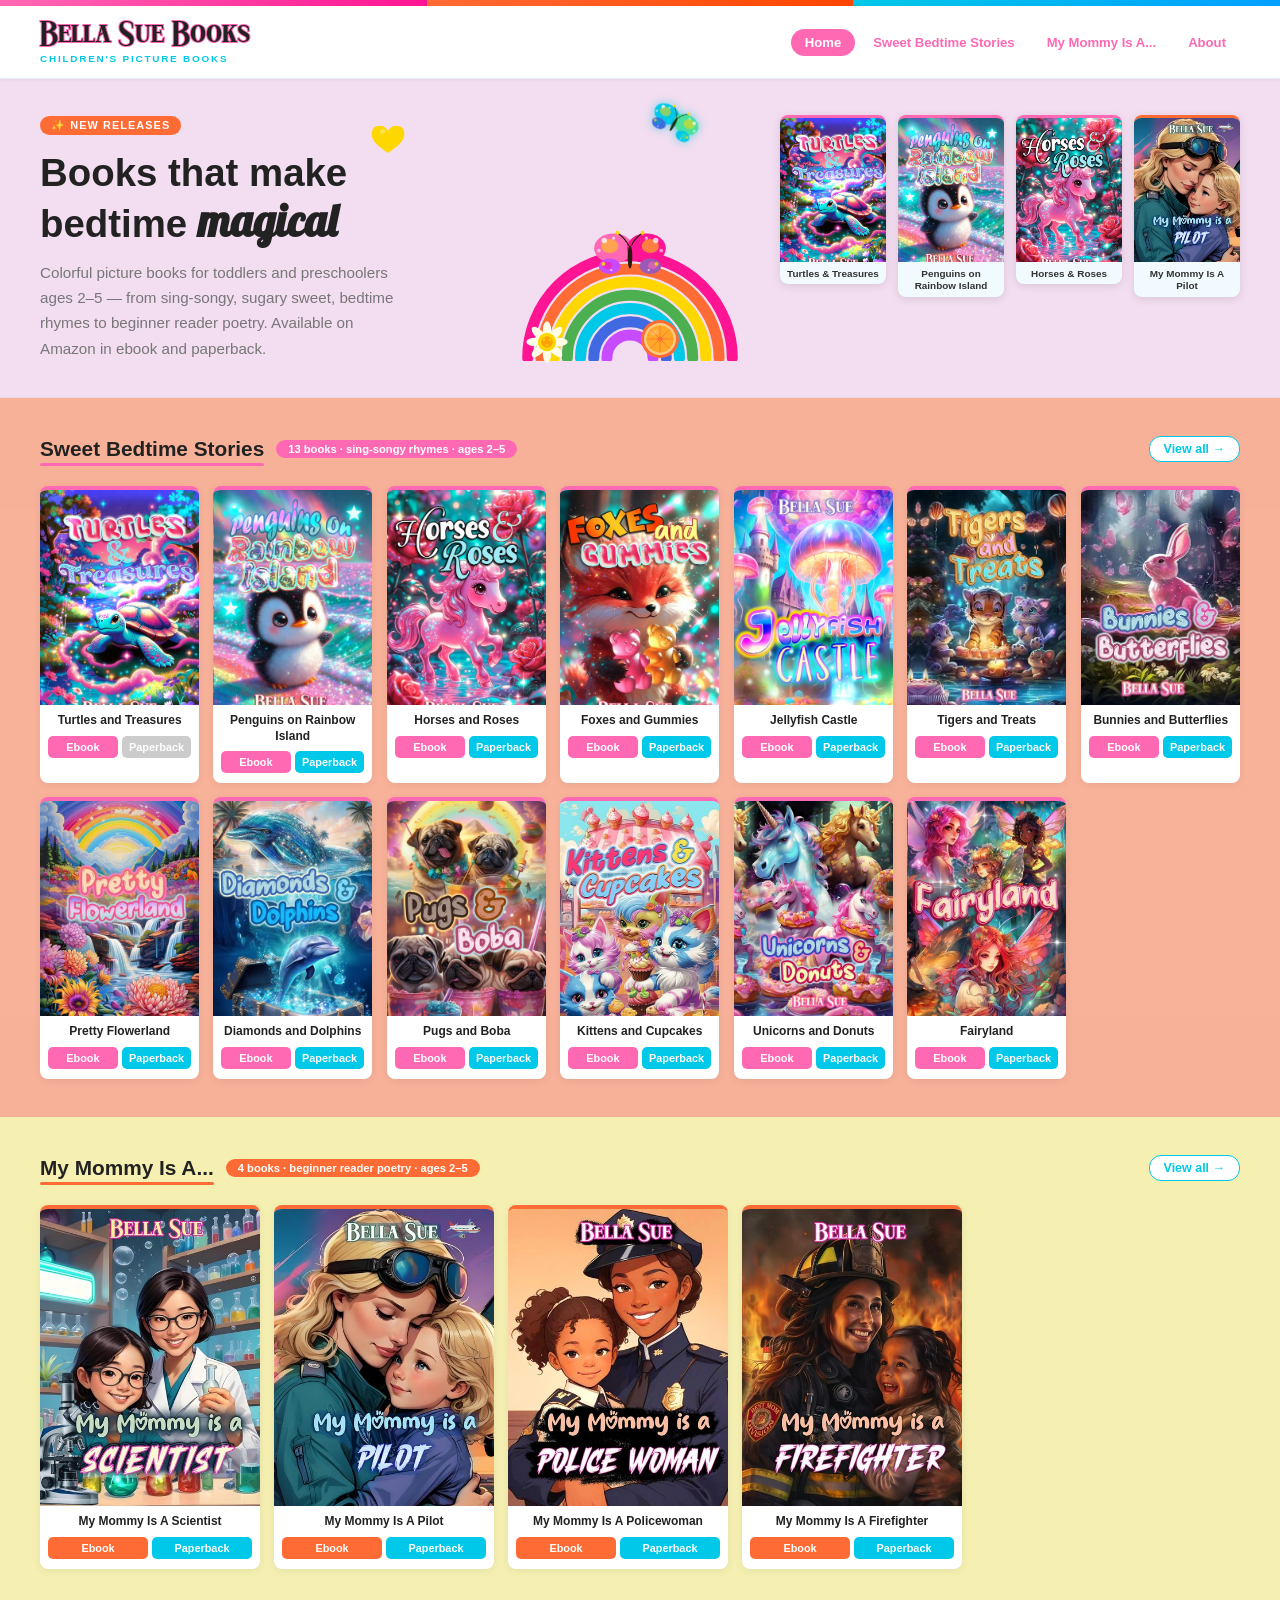
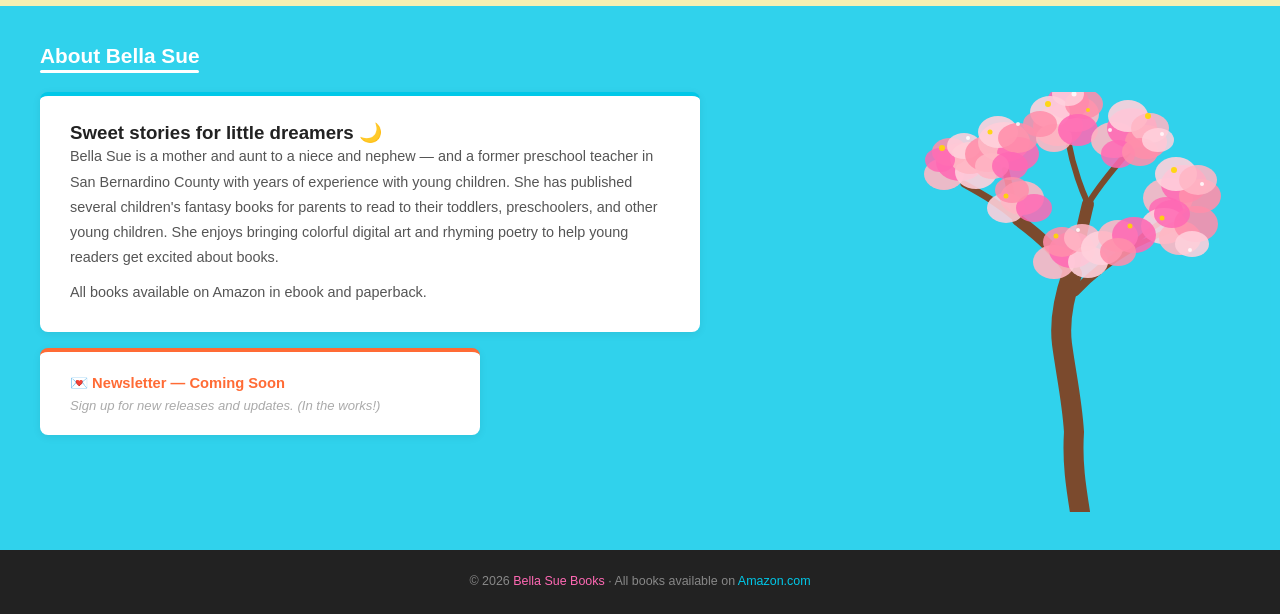
==== commit 7f4c2131: "fix: PNG favicon fallback + colored page headers Add favicon.png (white unicorn, 64x64) as PNG fallb" ====
--- a/index.html
+++ b/index.html
@@ -22,6 +22,7 @@
   <meta name="theme-color" content="#FF69B4">
   <meta name="robots" content="index, follow">
   <link rel="icon" type="image/svg+xml" href="favicon.svg">
+  <link rel="icon" type="image/png" sizes="64x64" href="favicon.png">
   <link rel="canonical" href="https://bellasuebooks.com/">
   <link rel="preconnect" href="https://fonts.googleapis.com">
   <link rel="preconnect" href="https://fonts.gstatic.com" crossorigin>
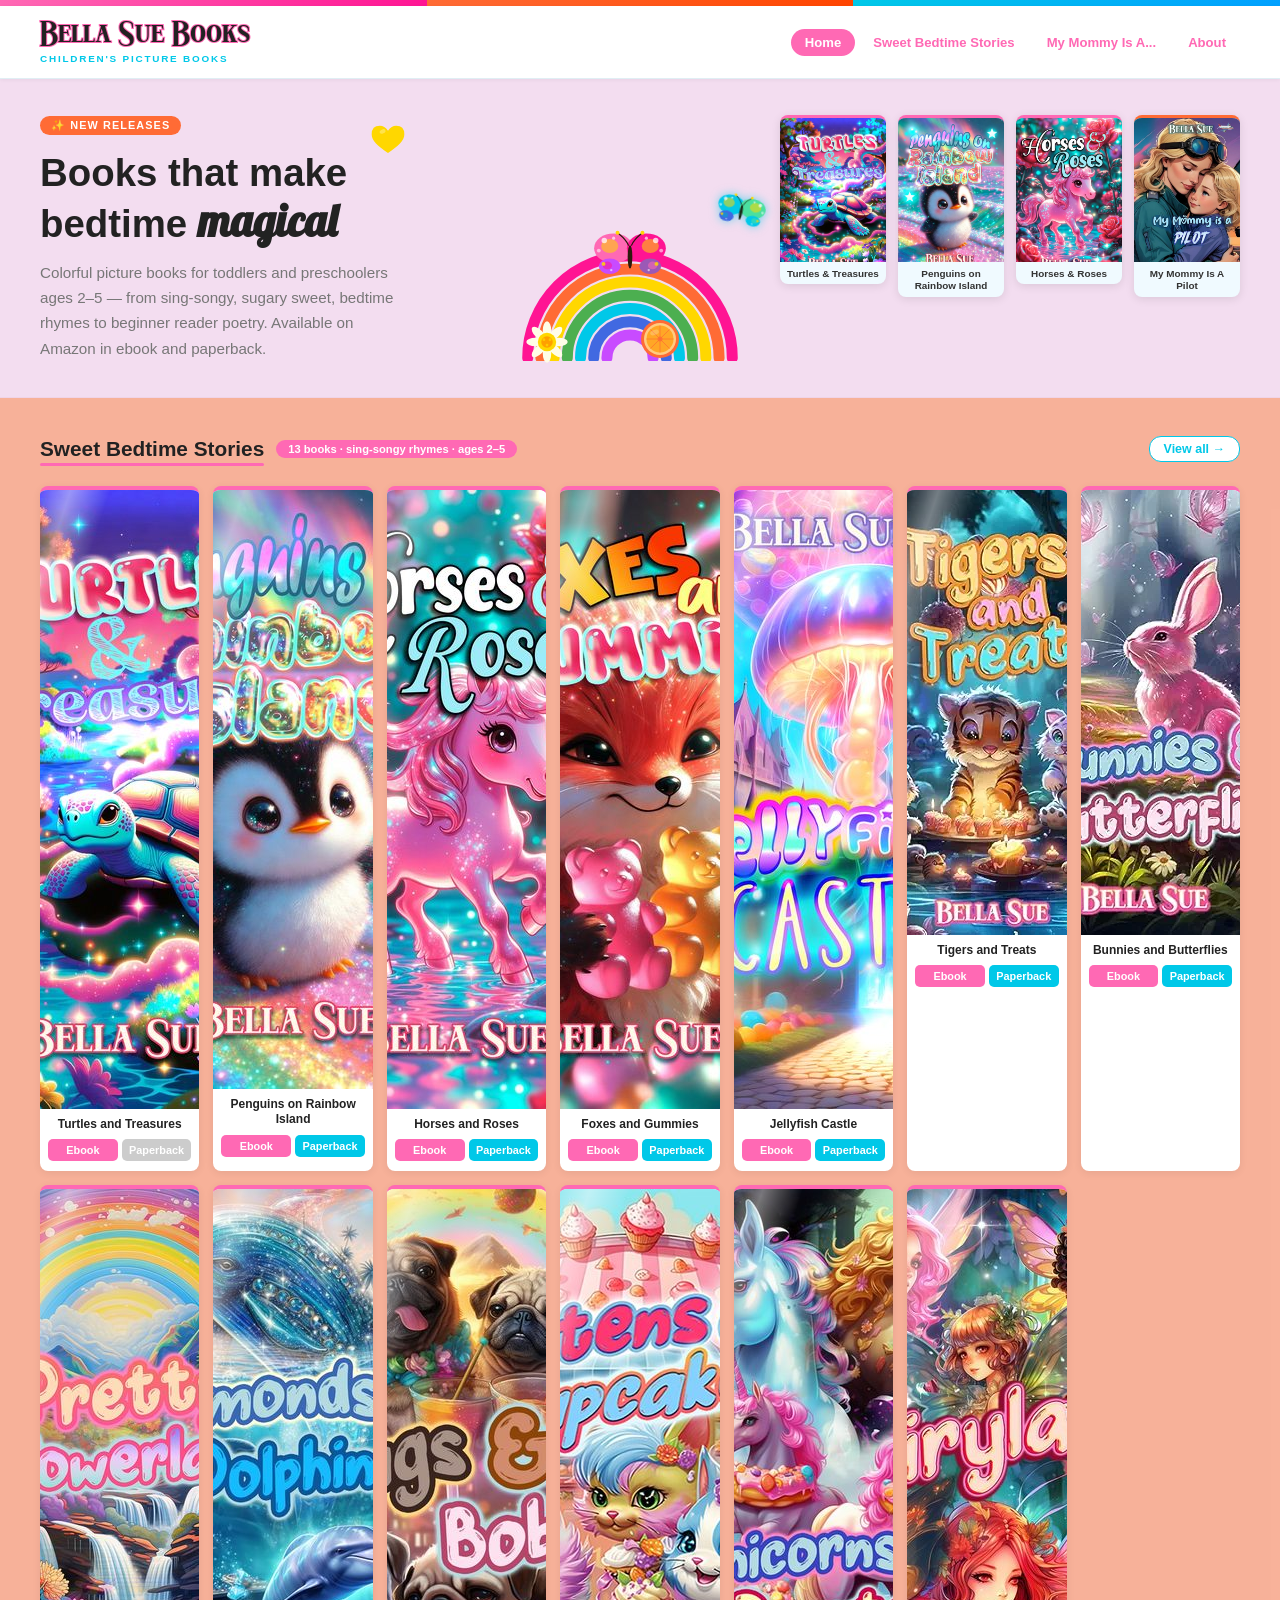
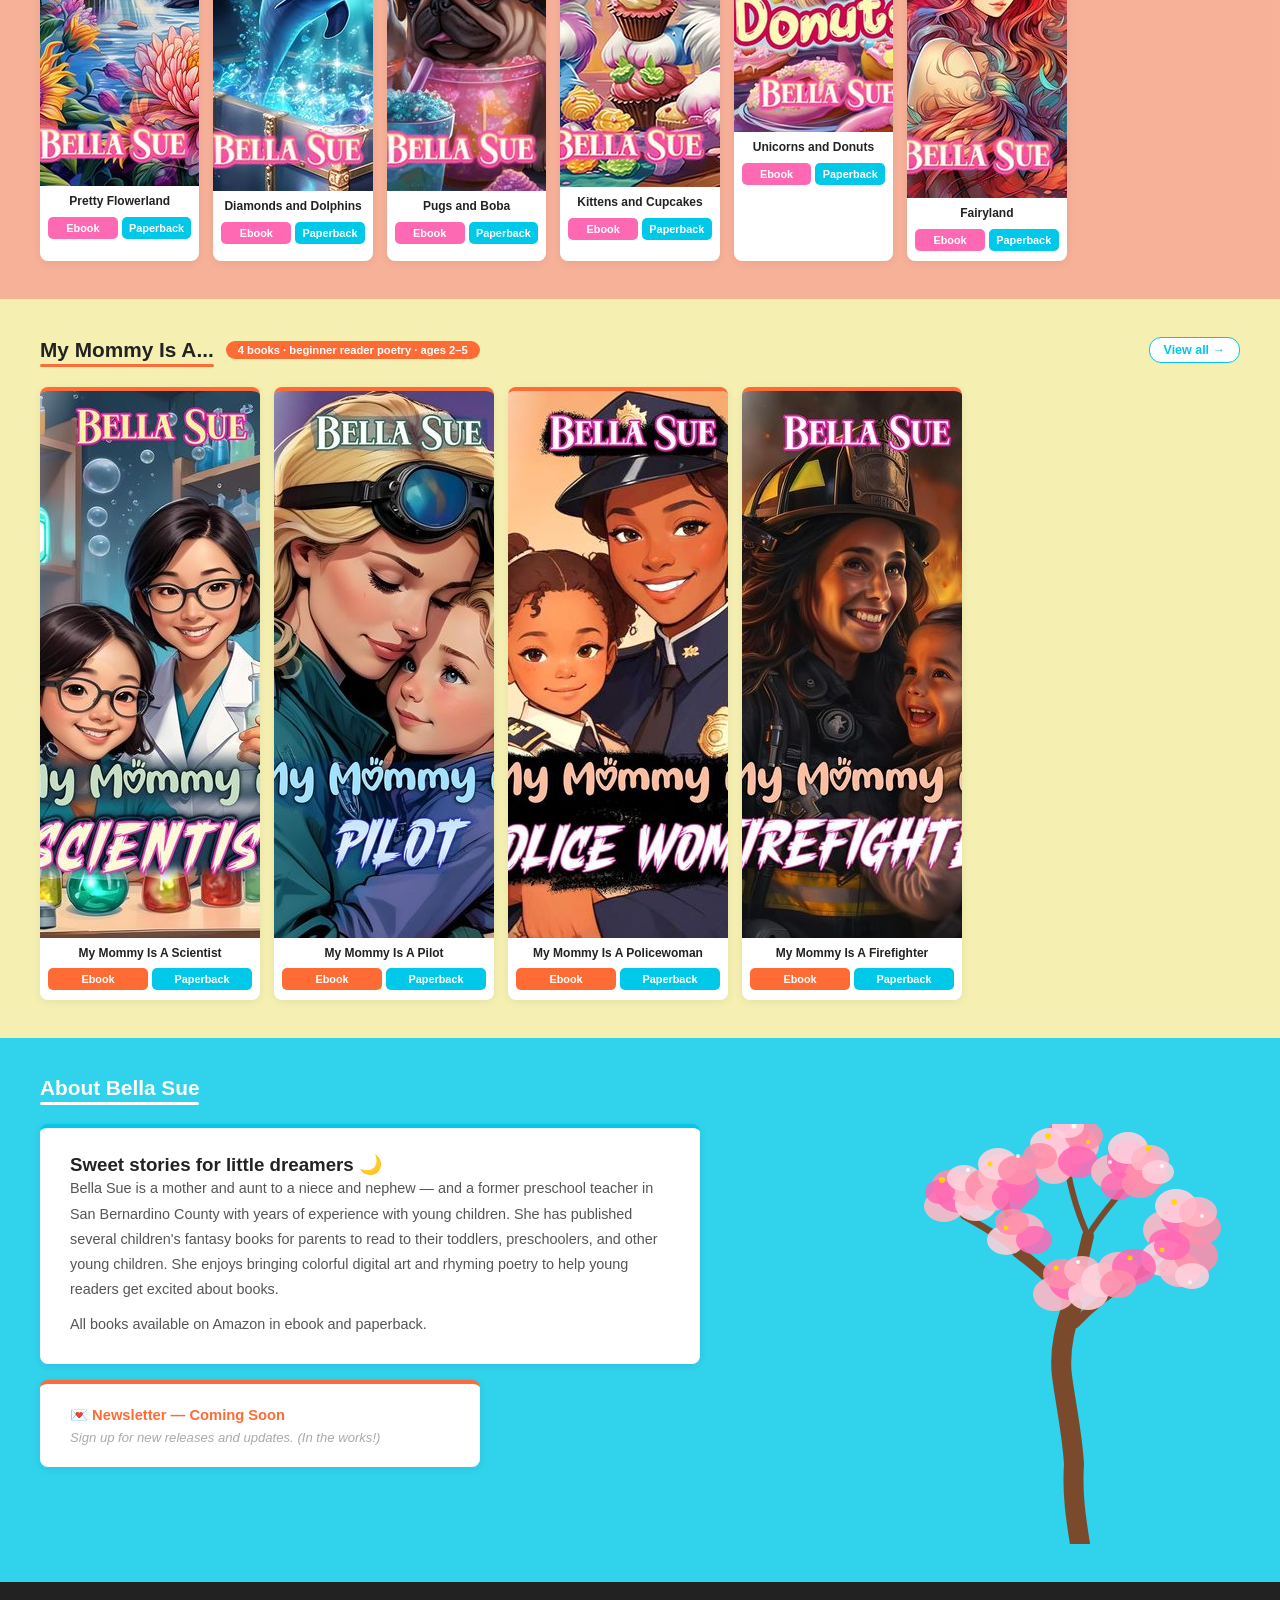
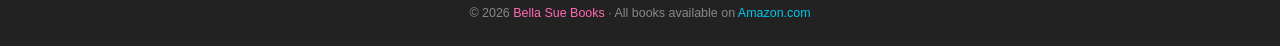
==== commit ccd31efb: "perf+ux: mobile nav, will-change fix, visibility gating, image dimensions 1. Hamburger menu: nav col" ====
--- a/index.html
+++ b/index.html
@@ -81,6 +81,7 @@
       <span class="logo-name">Bella Sue Books</span>
       <span class="logo-sub">Children's Picture Books</span>
     </a>
+    <button class="nav-toggle" aria-label="Menu" aria-expanded="false">&#9776;</button>
     <div class="nav-links">
       <a href="index.html" class="active">Home</a>
       <a href="sweet-bedtime.html">Sweet Bedtime Stories</a>
@@ -210,7 +211,7 @@
     <div class="book-grid">
 
       <div class="book-card">
-<img loading="lazy" class="cover" src="images/covers/opt/turtles_and_treasures.jpg" alt="Turtles and Treasures">
+<img loading="lazy" class="cover" src="images/covers/opt/turtles_and_treasures.jpg" alt="Turtles and Treasures" width="400" height="619">
         <div class="info">
           <p class="book-title">Turtles and Treasures</p>
           <div class="btns">
@@ -221,7 +222,7 @@
       </div>
 
       <div class="book-card">
-        <img loading="lazy" class="cover" src="images/covers/opt/penguins_on_rainbow_island.jpg" alt="Penguins on Rainbow Island">
+        <img loading="lazy" class="cover" src="images/covers/opt/penguins_on_rainbow_island.jpg" alt="Penguins on Rainbow Island" width="400" height="599">
         <div class="info">
           <p class="book-title">Penguins on Rainbow Island</p>
           <div class="btns">
@@ -232,7 +233,7 @@
       </div>
 
       <div class="book-card">
-        <img loading="lazy" class="cover" src="images/covers/opt/horses_and_roses_ebook_cover.jpg" alt="Horses and Roses">
+        <img loading="lazy" class="cover" src="images/covers/opt/horses_and_roses_ebook_cover.jpg" alt="Horses and Roses" width="400" height="619">
         <div class="info">
           <p class="book-title">Horses and Roses</p>
           <div class="btns">
@@ -243,7 +244,7 @@
       </div>
 
       <div class="book-card">
-        <img loading="lazy" class="cover" src="images/covers/opt/foxes_and_gummies_ebook_cover.jpg" alt="Foxes and Gummies">
+        <img loading="lazy" class="cover" src="images/covers/opt/foxes_and_gummies_ebook_cover.jpg" alt="Foxes and Gummies" width="400" height="619">
         <div class="info">
           <p class="book-title">Foxes and Gummies</p>
           <div class="btns">
@@ -254,7 +255,7 @@
       </div>
 
       <div class="book-card">
-<img loading="lazy" class="cover" src="images/covers/opt/jellyfishcastle_ebook_cover.jpg" alt="Jellyfish Castle">
+<img loading="lazy" class="cover" src="images/covers/opt/jellyfishcastle_ebook_cover.jpg" alt="Jellyfish Castle" width="400" height="619">
         <div class="info">
           <p class="book-title">Jellyfish Castle</p>
           <div class="btns">
@@ -265,7 +266,7 @@
       </div>
 
       <div class="book-card">
-        <img loading="lazy" class="cover" src="images/covers/opt/tigers_and_treats.webp" alt="Tigers and Treats">
+        <img loading="lazy" class="cover" src="images/covers/opt/tigers_and_treats.webp" alt="Tigers and Treats" width="328" height="445">
         <div class="info">
           <p class="book-title">Tigers and Treats</p>
           <div class="btns">
@@ -276,7 +277,7 @@
       </div>
 
       <div class="book-card">
-        <img loading="lazy" class="cover" src="images/covers/opt/bunnies_and_butterflies.webp" alt="Bunnies and Butterflies">
+        <img loading="lazy" class="cover" src="images/covers/opt/bunnies_and_butterflies.webp" alt="Bunnies and Butterflies" width="328" height="445">
         <div class="info">
           <p class="book-title">Bunnies and Butterflies</p>
           <div class="btns">
@@ -287,7 +288,7 @@
       </div>
 
       <div class="book-card">
-        <img loading="lazy" class="cover" src="images/covers/opt/pretty_flowerland.jpg" alt="Pretty Flowerland">
+        <img loading="lazy" class="cover" src="images/covers/opt/pretty_flowerland.jpg" alt="Pretty Flowerland" width="400" height="597">
         <div class="info">
           <p class="book-title">Pretty Flowerland</p>
           <div class="btns">
@@ -298,7 +299,7 @@
       </div>
 
       <div class="book-card">
-        <img loading="lazy" class="cover" src="images/covers/opt/diamonds_and_dolphins.jpg" alt="Diamonds and Dolphins">
+        <img loading="lazy" class="cover" src="images/covers/opt/diamonds_and_dolphins.jpg" alt="Diamonds and Dolphins" width="400" height="602">
         <div class="info">
           <p class="book-title">Diamonds and Dolphins</p>
           <div class="btns">
@@ -309,7 +310,7 @@
       </div>
 
       <div class="book-card">
-        <img loading="lazy" class="cover" src="images/covers/opt/pugs_and_boba.jpg" alt="Pugs and Boba">
+        <img loading="lazy" class="cover" src="images/covers/opt/pugs_and_boba.jpg" alt="Pugs and Boba" width="400" height="602">
         <div class="info">
           <p class="book-title">Pugs and Boba</p>
           <div class="btns">
@@ -320,7 +321,7 @@
       </div>
 
       <div class="book-card">
-        <img loading="lazy" class="cover" src="images/covers/opt/kittens_and_cupcakes.jpg" alt="Kittens and Cupcakes">
+        <img loading="lazy" class="cover" src="images/covers/opt/kittens_and_cupcakes.jpg" alt="Kittens and Cupcakes" width="400" height="598">
         <div class="info">
           <p class="book-title">Kittens and Cupcakes</p>
           <div class="btns">
@@ -331,7 +332,7 @@
       </div>
 
       <div class="book-card">
-        <img loading="lazy" class="cover" src="images/covers/opt/unicorns_and_donuts.jpg" alt="Unicorns and Donuts">
+        <img loading="lazy" class="cover" src="images/covers/opt/unicorns_and_donuts.jpg" alt="Unicorns and Donuts" width="400" height="543">
         <div class="info">
           <p class="book-title">Unicorns and Donuts</p>
           <div class="btns">
@@ -342,7 +343,7 @@
       </div>
 
       <div class="book-card">
-        <img loading="lazy" class="cover" src="images/covers/opt/fairyland.jpg" alt="Fairyland">
+        <img loading="lazy" class="cover" src="images/covers/opt/fairyland.jpg" alt="Fairyland" width="400" height="609">
         <div class="info">
           <p class="book-title">Fairyland</p>
           <div class="btns">
@@ -365,7 +366,7 @@
     <div class="book-grid" style="grid-template-columns: repeat(auto-fill, minmax(140px, 220px));">
 
       <div class="book-card coral">
-        <img loading="lazy" class="cover" src="images/covers/opt/my_mommy_is_a_scientist.jpg" alt="My Mommy Is A Scientist">
+        <img loading="lazy" class="cover" src="images/covers/opt/my_mommy_is_a_scientist.jpg" alt="My Mommy Is A Scientist" width="400" height="547">
         <div class="info">
           <p class="book-title">My Mommy Is A Scientist</p>
           <div class="btns">
@@ -376,7 +377,7 @@
       </div>
 
       <div class="book-card coral">
-        <img loading="lazy" class="cover" src="images/covers/opt/my_mommy_is_a_pilot.jpg" alt="My Mommy Is A Pilot">
+        <img loading="lazy" class="cover" src="images/covers/opt/my_mommy_is_a_pilot.jpg" alt="My Mommy Is A Pilot" width="400" height="547">
         <div class="info">
           <p class="book-title">My Mommy Is A Pilot</p>
           <div class="btns">
@@ -387,7 +388,7 @@
       </div>
 
       <div class="book-card coral">
-        <img loading="lazy" class="cover" src="images/covers/opt/my_mommy_is_a_police_woman.jpg" alt="My Mommy Is A Policewoman">
+        <img loading="lazy" class="cover" src="images/covers/opt/my_mommy_is_a_police_woman.jpg" alt="My Mommy Is A Policewoman" width="400" height="547">
         <div class="info">
           <p class="book-title">My Mommy Is A Policewoman</p>
           <div class="btns">
@@ -398,7 +399,7 @@
       </div>
 
       <div class="book-card coral">
-        <img loading="lazy" class="cover" src="images/covers/opt/my_mommy_is_a_firefighter.jpg" alt="My Mommy Is A Firefighter">
+        <img loading="lazy" class="cover" src="images/covers/opt/my_mommy_is_a_firefighter.jpg" alt="My Mommy Is A Firefighter" width="400" height="547">
         <div class="info">
           <p class="book-title">My Mommy Is A Firefighter</p>
           <div class="btns">
--- a/style.css
+++ b/style.css
@@ -455,7 +455,8 @@
 
 /* 3D tilt — perspective set on parent */
 .book-grid { perspective: 800px; }
-.book-card { transform-style: preserve-3d; will-change: transform; }
+.book-card { transform-style: preserve-3d; }
+.book-card:hover { will-change: transform; }
 
 /* Button pop on click */
 @keyframes btnPop {
@@ -984,9 +985,35 @@
   .hero-book { width: 88px; }
 }
 
+/* Hamburger button */
+.nav-toggle {
+  display: none;
+  background: none;
+  border: none;
+  cursor: pointer;
+  padding: 6px 8px;
+  font-size: 1.5rem;
+  line-height: 1;
+  color: var(--pink);
+}
+
 @media (max-width: 700px) {
-  .nav { padding: 12px 18px; }
+  .nav { padding: 12px 18px; position: relative; }
+  .nav-toggle { display: block; }
   .nav-links { display: none; }
+  .nav.nav-open .nav-links {
+    display: flex;
+    flex-direction: column;
+    position: absolute;
+    top: 100%;
+    left: 0; right: 0;
+    background: #fff;
+    box-shadow: 0 6px 20px rgba(0,0,0,0.12);
+    padding: 10px 18px 14px;
+    gap: 4px;
+    z-index: 200;
+  }
+  .nav.nav-open .nav-links a { width: 100%; text-align: left; }
   .hero { flex-direction: column; padding: 28px 18px; align-items: center; }
   .hero-text { width: 100%; }
   .hero-text h1 { font-size: 1.8rem; }
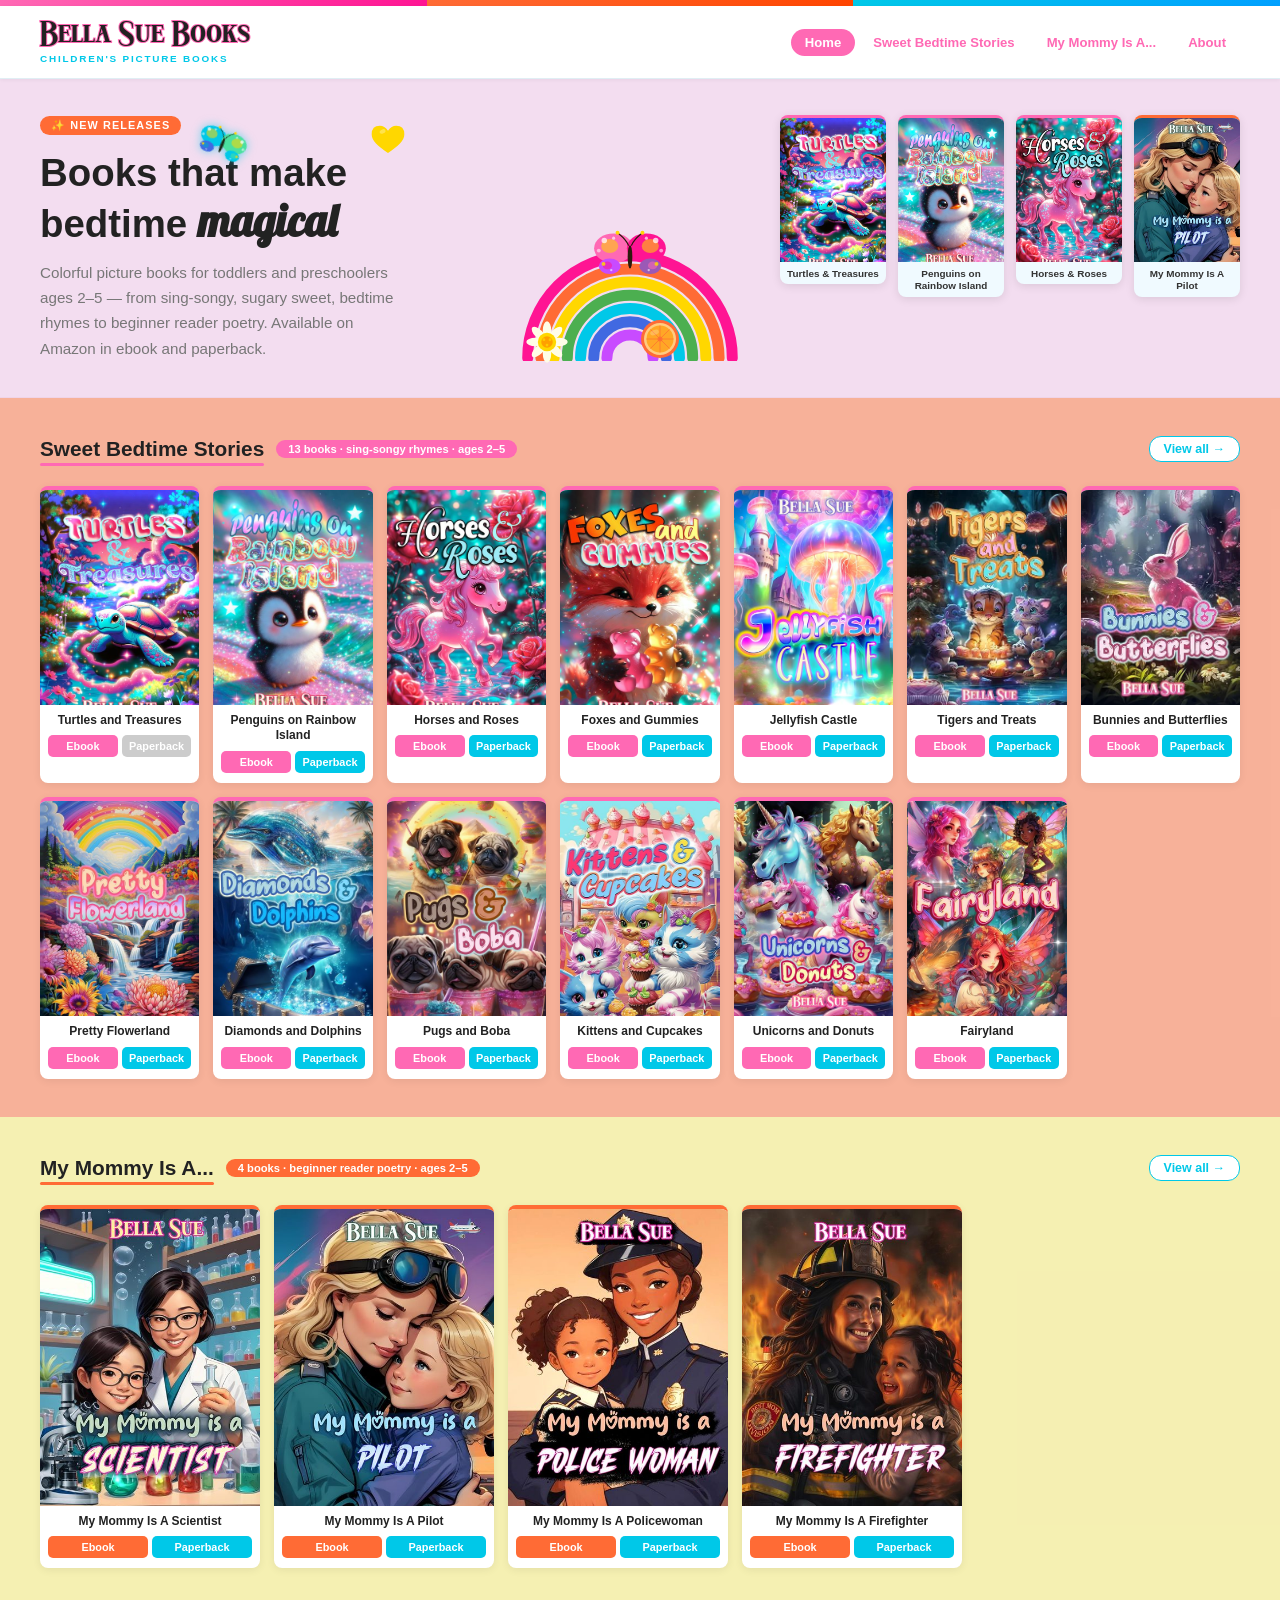
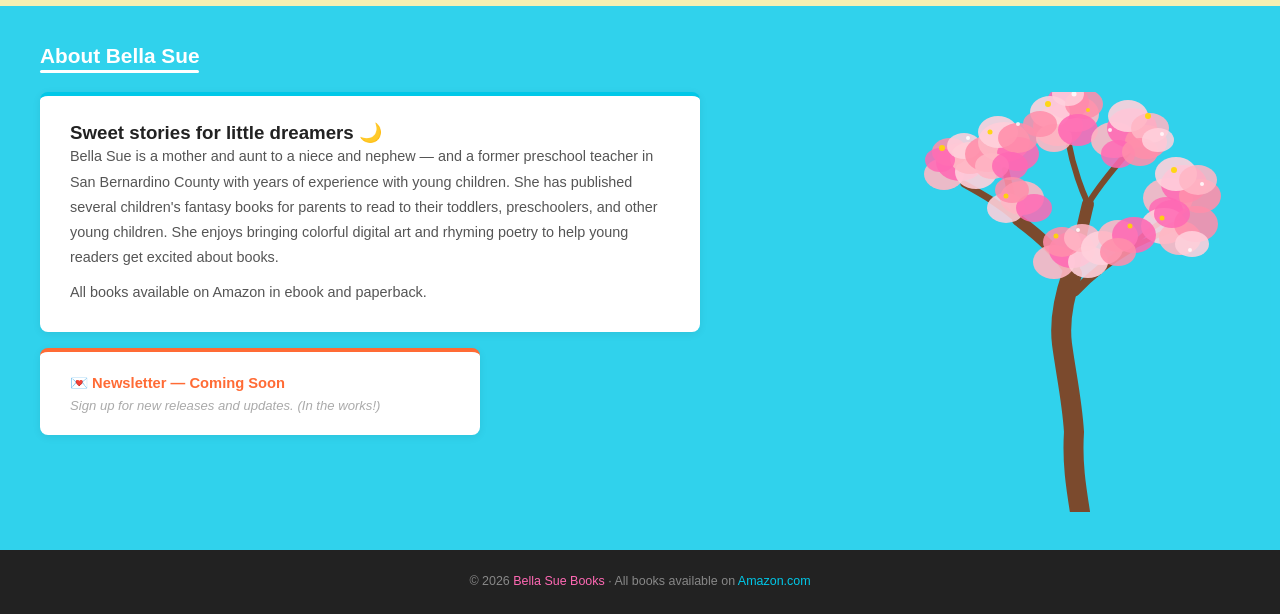
==== commit ba1a92a1: "fix: remove height attrs from cover imgs, force hamburger hide on desktop - Remove width/height HTML" ====
--- a/index.html
+++ b/index.html
@@ -211,7 +211,7 @@
     <div class="book-grid">
 
       <div class="book-card">
-<img loading="lazy" class="cover" src="images/covers/opt/turtles_and_treasures.jpg" alt="Turtles and Treasures" width="400" height="619">
+<img loading="lazy" class="cover" src="images/covers/opt/turtles_and_treasures.jpg" alt="Turtles and Treasures">
         <div class="info">
           <p class="book-title">Turtles and Treasures</p>
           <div class="btns">
@@ -222,7 +222,7 @@
       </div>
 
       <div class="book-card">
-        <img loading="lazy" class="cover" src="images/covers/opt/penguins_on_rainbow_island.jpg" alt="Penguins on Rainbow Island" width="400" height="599">
+        <img loading="lazy" class="cover" src="images/covers/opt/penguins_on_rainbow_island.jpg" alt="Penguins on Rainbow Island">
         <div class="info">
           <p class="book-title">Penguins on Rainbow Island</p>
           <div class="btns">
@@ -233,7 +233,7 @@
       </div>
 
       <div class="book-card">
-        <img loading="lazy" class="cover" src="images/covers/opt/horses_and_roses_ebook_cover.jpg" alt="Horses and Roses" width="400" height="619">
+        <img loading="lazy" class="cover" src="images/covers/opt/horses_and_roses_ebook_cover.jpg" alt="Horses and Roses">
         <div class="info">
           <p class="book-title">Horses and Roses</p>
           <div class="btns">
@@ -244,7 +244,7 @@
       </div>
 
       <div class="book-card">
-        <img loading="lazy" class="cover" src="images/covers/opt/foxes_and_gummies_ebook_cover.jpg" alt="Foxes and Gummies" width="400" height="619">
+        <img loading="lazy" class="cover" src="images/covers/opt/foxes_and_gummies_ebook_cover.jpg" alt="Foxes and Gummies">
         <div class="info">
           <p class="book-title">Foxes and Gummies</p>
           <div class="btns">
@@ -255,7 +255,7 @@
       </div>
 
       <div class="book-card">
-<img loading="lazy" class="cover" src="images/covers/opt/jellyfishcastle_ebook_cover.jpg" alt="Jellyfish Castle" width="400" height="619">
+<img loading="lazy" class="cover" src="images/covers/opt/jellyfishcastle_ebook_cover.jpg" alt="Jellyfish Castle">
         <div class="info">
           <p class="book-title">Jellyfish Castle</p>
           <div class="btns">
@@ -266,7 +266,7 @@
       </div>
 
       <div class="book-card">
-        <img loading="lazy" class="cover" src="images/covers/opt/tigers_and_treats.webp" alt="Tigers and Treats" width="328" height="445">
+        <img loading="lazy" class="cover" src="images/covers/opt/tigers_and_treats.webp" alt="Tigers and Treats">
         <div class="info">
           <p class="book-title">Tigers and Treats</p>
           <div class="btns">
@@ -277,7 +277,7 @@
       </div>
 
       <div class="book-card">
-        <img loading="lazy" class="cover" src="images/covers/opt/bunnies_and_butterflies.webp" alt="Bunnies and Butterflies" width="328" height="445">
+        <img loading="lazy" class="cover" src="images/covers/opt/bunnies_and_butterflies.webp" alt="Bunnies and Butterflies">
         <div class="info">
           <p class="book-title">Bunnies and Butterflies</p>
           <div class="btns">
@@ -288,7 +288,7 @@
       </div>
 
       <div class="book-card">
-        <img loading="lazy" class="cover" src="images/covers/opt/pretty_flowerland.jpg" alt="Pretty Flowerland" width="400" height="597">
+        <img loading="lazy" class="cover" src="images/covers/opt/pretty_flowerland.jpg" alt="Pretty Flowerland">
         <div class="info">
           <p class="book-title">Pretty Flowerland</p>
           <div class="btns">
@@ -299,7 +299,7 @@
       </div>
 
       <div class="book-card">
-        <img loading="lazy" class="cover" src="images/covers/opt/diamonds_and_dolphins.jpg" alt="Diamonds and Dolphins" width="400" height="602">
+        <img loading="lazy" class="cover" src="images/covers/opt/diamonds_and_dolphins.jpg" alt="Diamonds and Dolphins">
         <div class="info">
           <p class="book-title">Diamonds and Dolphins</p>
           <div class="btns">
@@ -310,7 +310,7 @@
       </div>
 
       <div class="book-card">
-        <img loading="lazy" class="cover" src="images/covers/opt/pugs_and_boba.jpg" alt="Pugs and Boba" width="400" height="602">
+        <img loading="lazy" class="cover" src="images/covers/opt/pugs_and_boba.jpg" alt="Pugs and Boba">
         <div class="info">
           <p class="book-title">Pugs and Boba</p>
           <div class="btns">
@@ -321,7 +321,7 @@
       </div>
 
       <div class="book-card">
-        <img loading="lazy" class="cover" src="images/covers/opt/kittens_and_cupcakes.jpg" alt="Kittens and Cupcakes" width="400" height="598">
+        <img loading="lazy" class="cover" src="images/covers/opt/kittens_and_cupcakes.jpg" alt="Kittens and Cupcakes">
         <div class="info">
           <p class="book-title">Kittens and Cupcakes</p>
           <div class="btns">
@@ -332,7 +332,7 @@
       </div>
 
       <div class="book-card">
-        <img loading="lazy" class="cover" src="images/covers/opt/unicorns_and_donuts.jpg" alt="Unicorns and Donuts" width="400" height="543">
+        <img loading="lazy" class="cover" src="images/covers/opt/unicorns_and_donuts.jpg" alt="Unicorns and Donuts">
         <div class="info">
           <p class="book-title">Unicorns and Donuts</p>
           <div class="btns">
@@ -343,7 +343,7 @@
       </div>
 
       <div class="book-card">
-        <img loading="lazy" class="cover" src="images/covers/opt/fairyland.jpg" alt="Fairyland" width="400" height="609">
+        <img loading="lazy" class="cover" src="images/covers/opt/fairyland.jpg" alt="Fairyland">
         <div class="info">
           <p class="book-title">Fairyland</p>
           <div class="btns">
@@ -366,7 +366,7 @@
     <div class="book-grid" style="grid-template-columns: repeat(auto-fill, minmax(140px, 220px));">
 
       <div class="book-card coral">
-        <img loading="lazy" class="cover" src="images/covers/opt/my_mommy_is_a_scientist.jpg" alt="My Mommy Is A Scientist" width="400" height="547">
+        <img loading="lazy" class="cover" src="images/covers/opt/my_mommy_is_a_scientist.jpg" alt="My Mommy Is A Scientist">
         <div class="info">
           <p class="book-title">My Mommy Is A Scientist</p>
           <div class="btns">
@@ -377,7 +377,7 @@
       </div>
 
       <div class="book-card coral">
-        <img loading="lazy" class="cover" src="images/covers/opt/my_mommy_is_a_pilot.jpg" alt="My Mommy Is A Pilot" width="400" height="547">
+        <img loading="lazy" class="cover" src="images/covers/opt/my_mommy_is_a_pilot.jpg" alt="My Mommy Is A Pilot">
         <div class="info">
           <p class="book-title">My Mommy Is A Pilot</p>
           <div class="btns">
@@ -388,7 +388,7 @@
       </div>
 
       <div class="book-card coral">
-        <img loading="lazy" class="cover" src="images/covers/opt/my_mommy_is_a_police_woman.jpg" alt="My Mommy Is A Policewoman" width="400" height="547">
+        <img loading="lazy" class="cover" src="images/covers/opt/my_mommy_is_a_police_woman.jpg" alt="My Mommy Is A Policewoman">
         <div class="info">
           <p class="book-title">My Mommy Is A Policewoman</p>
           <div class="btns">
@@ -399,7 +399,7 @@
       </div>
 
       <div class="book-card coral">
-        <img loading="lazy" class="cover" src="images/covers/opt/my_mommy_is_a_firefighter.jpg" alt="My Mommy Is A Firefighter" width="400" height="547">
+        <img loading="lazy" class="cover" src="images/covers/opt/my_mommy_is_a_firefighter.jpg" alt="My Mommy Is A Firefighter">
         <div class="info">
           <p class="book-title">My Mommy Is A Firefighter</p>
           <div class="btns">
--- a/style.css
+++ b/style.css
@@ -987,7 +987,7 @@
 
 /* Hamburger button */
 .nav-toggle {
-  display: none;
+  display: none !important;
   background: none;
   border: none;
   cursor: pointer;
@@ -999,7 +999,7 @@
 
 @media (max-width: 700px) {
   .nav { padding: 12px 18px; position: relative; }
-  .nav-toggle { display: block; }
+  .nav-toggle { display: block !important; }
   .nav-links { display: none; }
   .nav.nav-open .nav-links {
     display: flex;
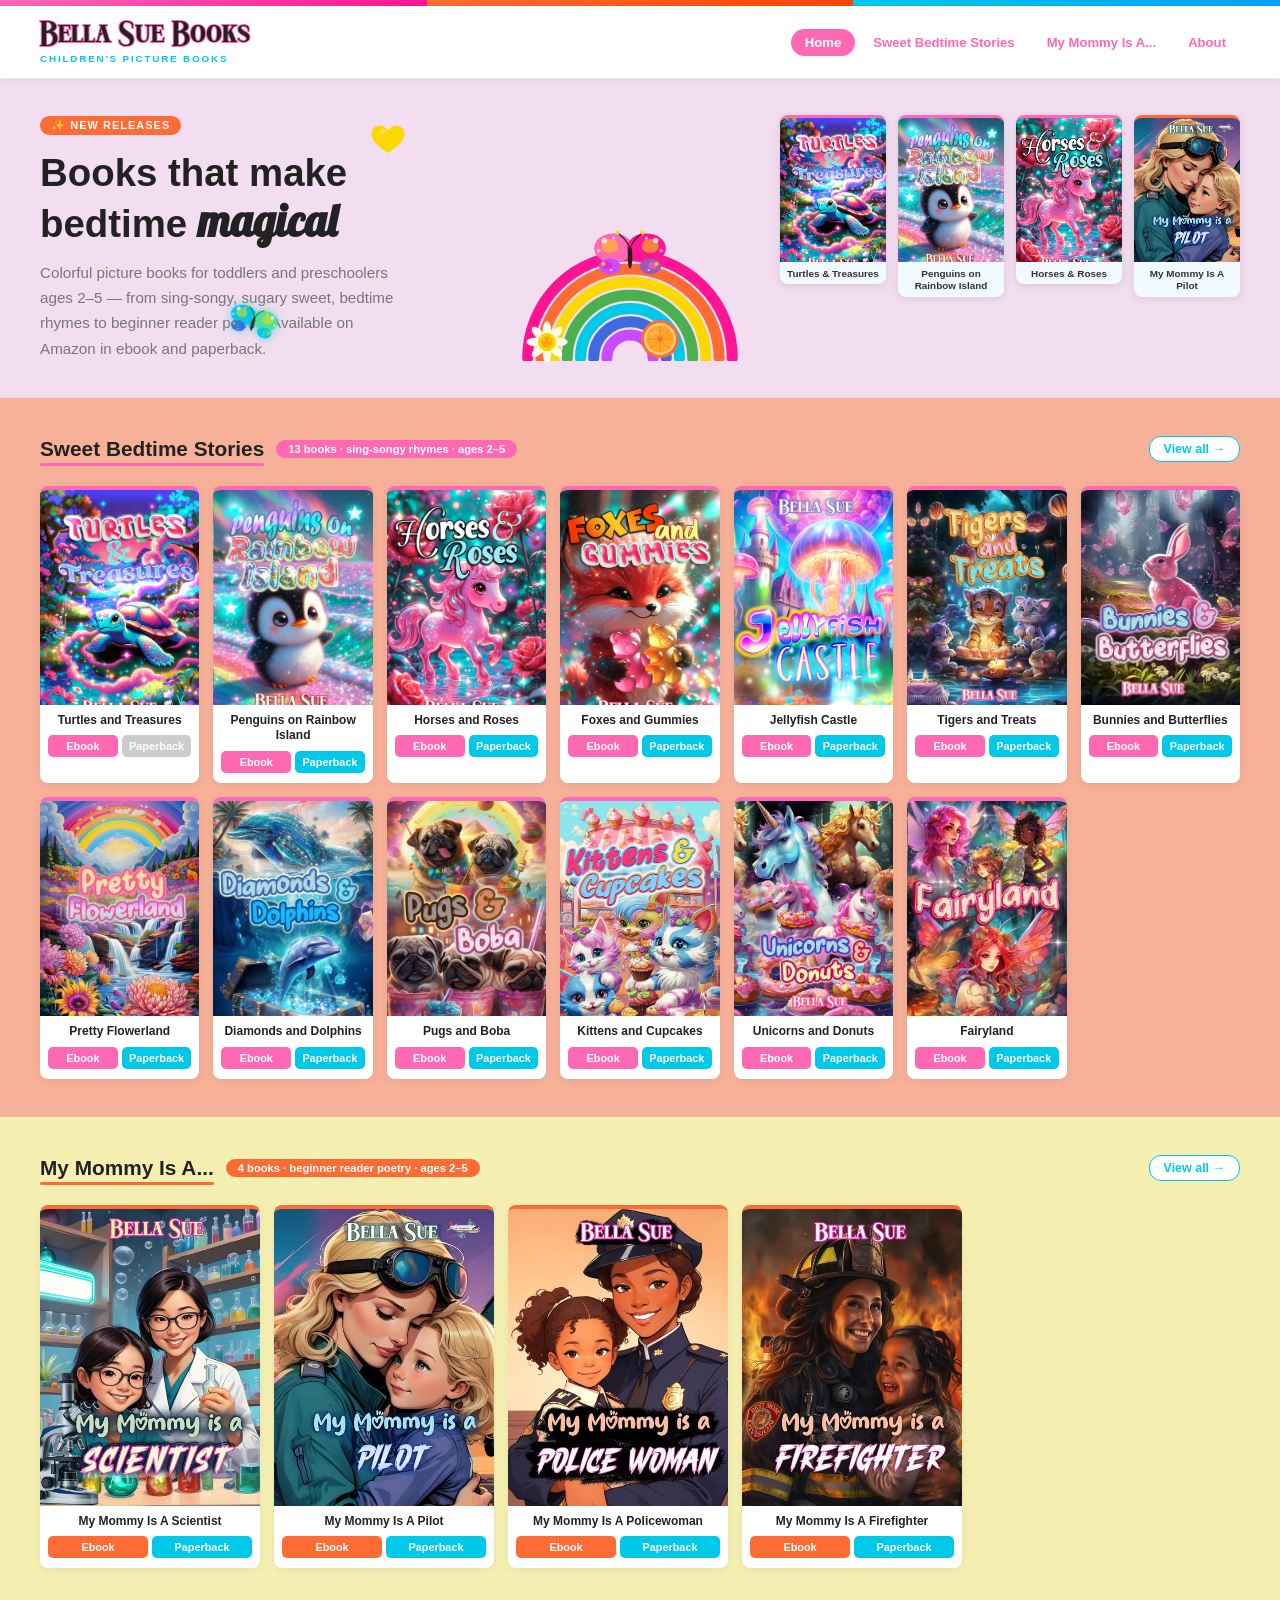
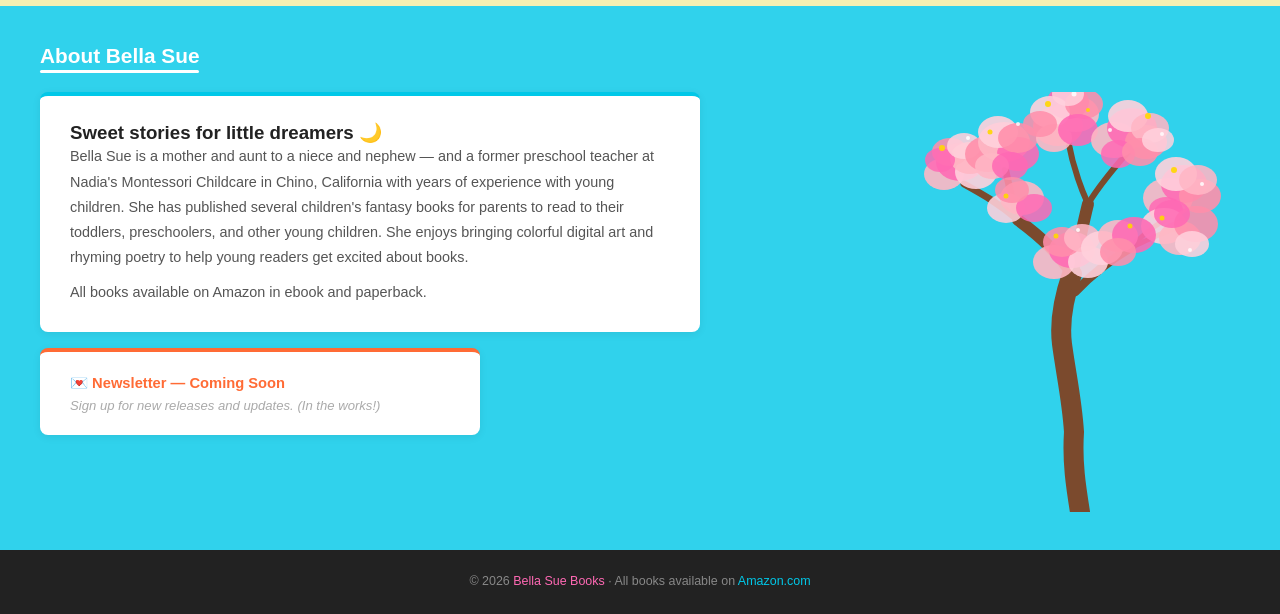
==== commit 667f4263: "fix: reposition mobile heart after "magical"; add Nadia's Montessori link - Move .hero-heart on mobi" ====
--- a/index.html
+++ b/index.html
@@ -47,7 +47,7 @@
         "@id": "https://bellasuebooks.com/about.html#bella-sue",
         "name": "Bella Sue",
         "jobTitle": "Children's Book Author",
-        "description": "Former preschool teacher and children's picture book author from San Bernardino County, creator of Sweet Bedtime Stories and My Mommy Is A... series",
+        "description": "Former preschool teacher at Nadia's Montessori Childcare in Chino, California and children's picture book author, creator of Sweet Bedtime Stories and My Mommy Is A... series",
         "url": "https://bellasuebooks.com/about.html"
       },
       {
@@ -421,7 +421,7 @@
       <div class="about-left">
         <div class="about-card">
           <h3>Sweet stories for little dreamers 🌙</h3>
-          <p>Bella Sue is a mother and aunt to a niece and nephew — and a former preschool teacher in San Bernardino County with years of experience with young children. She has published several children's fantasy books for parents to read to their toddlers, preschoolers, and other young children. She enjoys bringing colorful digital art and rhyming poetry to help young readers get excited about books.</p>
+          <p>Bella Sue is a mother and aunt to a niece and nephew — and a former preschool teacher at <a href="https://nadiasmontessori.com" target="_blank" rel="noopener">Nadia's Montessori Childcare</a> in Chino, California with years of experience with young children. She has published several children's fantasy books for parents to read to their toddlers, preschoolers, and other young children. She enjoys bringing colorful digital art and rhyming poetry to help young readers get excited about books.</p>
           <p style="margin-top:10px;">All books available on Amazon in ebook and paperback.</p>
         </div>
         <div class="newsletter-card">
--- a/style.css
+++ b/style.css
@@ -1019,6 +1019,7 @@
   .hero-text h1 { font-size: 1.8rem; }
   .hero-rainbow { width: 200px; align-self: center; order: 3; }
   .hero-books { order: 2; }
+  .hero-heart { top: 16%; left: 87%; }
   .section { padding: 24px 18px; }
   .page-header { padding: 24px 18px 18px; }
   .book-grid { grid-template-columns: repeat(auto-fill, minmax(120px, 1fr)); gap: 10px; }
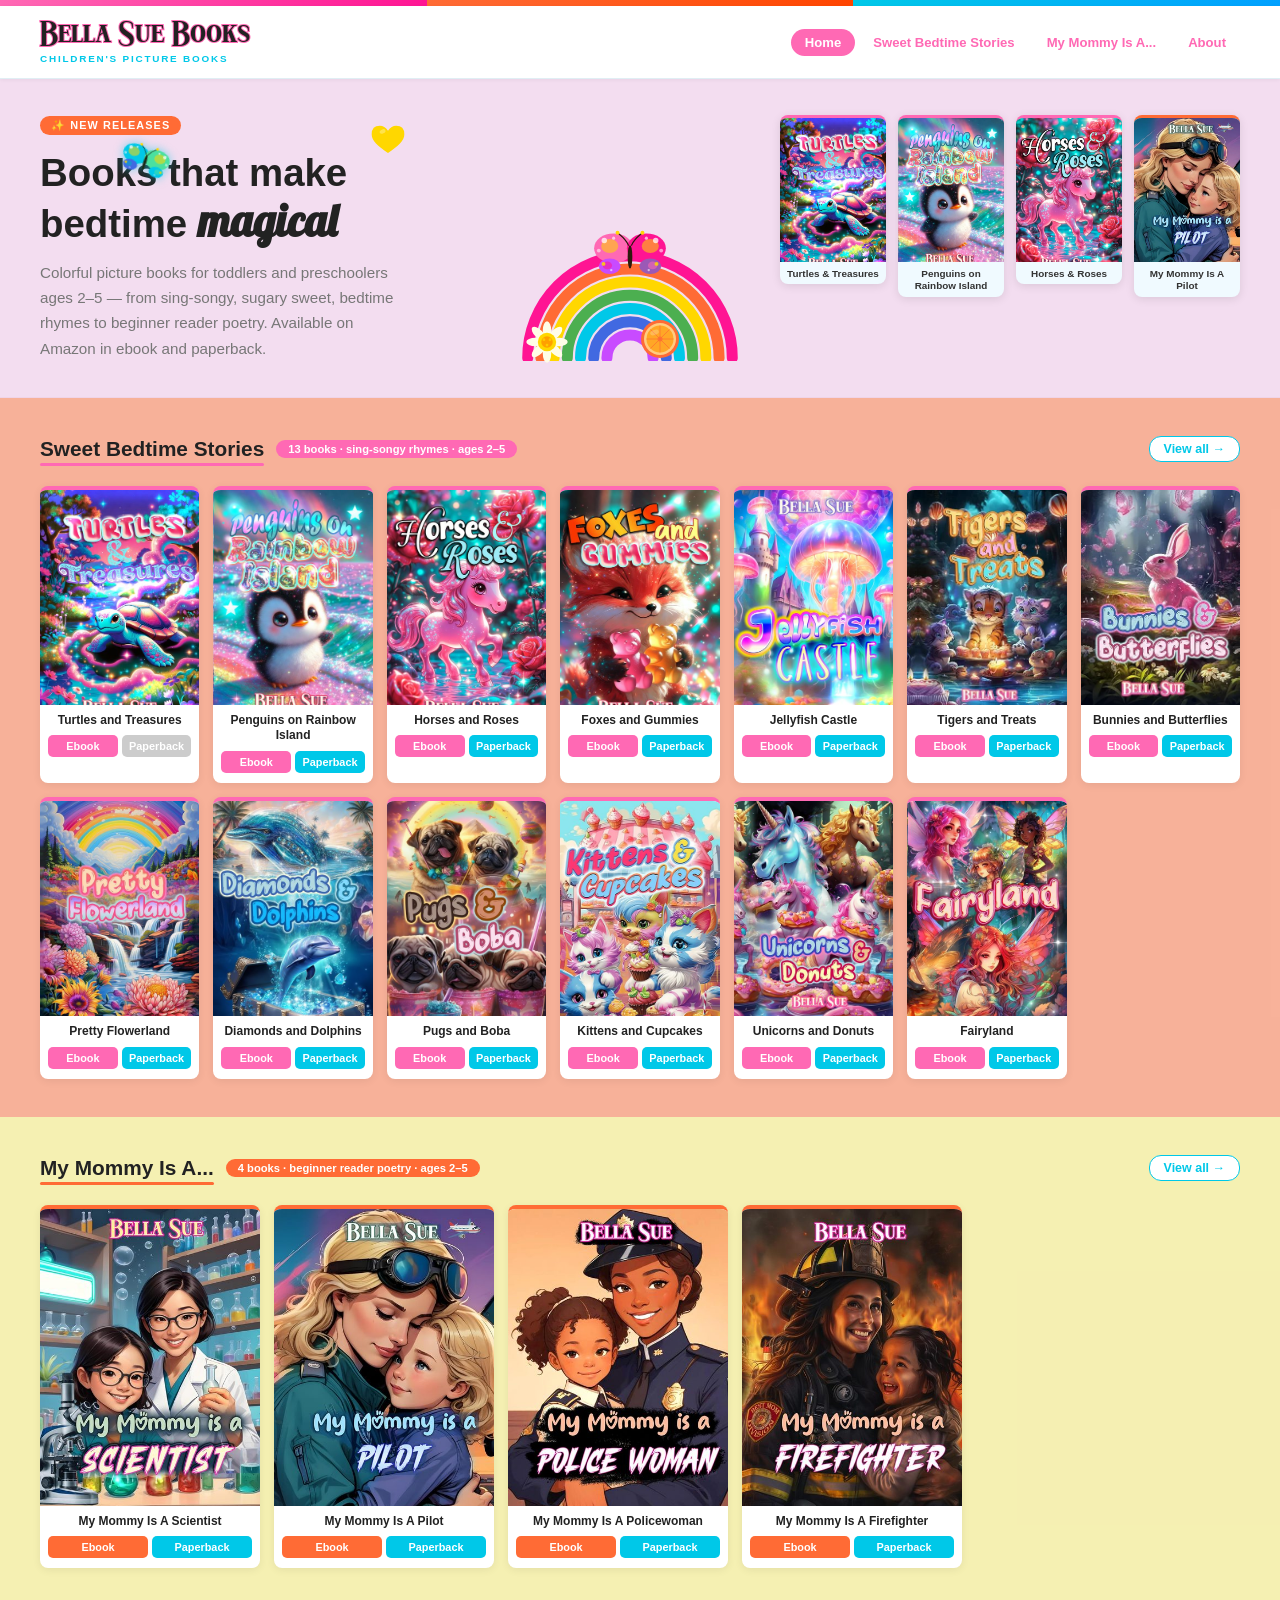
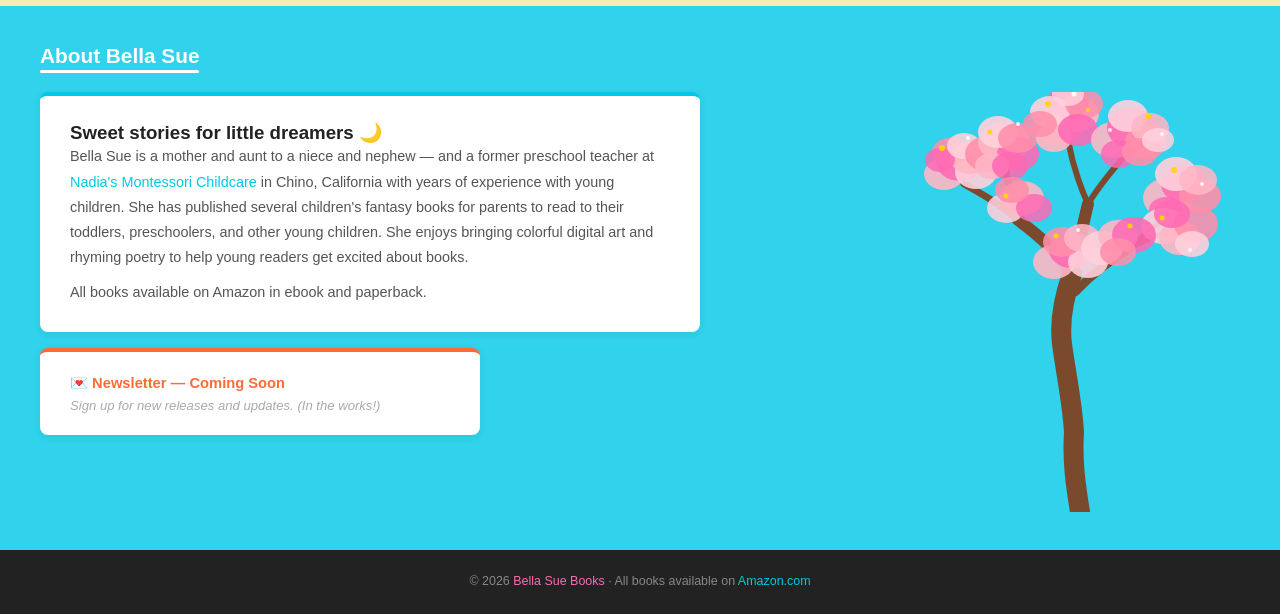
==== commit a8853b4c: "fix: cache-bust style.css v2, cyan Nadia's Montessori link - Add ?v=2 to style.css link on all pages" ====
--- a/index.html
+++ b/index.html
@@ -31,7 +31,7 @@
   <link rel="dns-prefetch" href="https://www.amazon.com">
   <link rel="preload" href="https://fonts.googleapis.com/css2?family=Lobster&display=swap" as="style" onload="this.onload=null;this.rel='stylesheet'">
   <noscript><link rel="stylesheet" href="https://fonts.googleapis.com/css2?family=Lobster&display=swap"></noscript>
-  <link rel="stylesheet" href="style.css">
+  <link rel="stylesheet" href="style.css?v=2">
   <script type="application/ld+json">
   {
     "@context": "https://schema.org",
@@ -421,7 +421,7 @@
       <div class="about-left">
         <div class="about-card">
           <h3>Sweet stories for little dreamers 🌙</h3>
-          <p>Bella Sue is a mother and aunt to a niece and nephew — and a former preschool teacher at <a href="https://nadiasmontessori.com" target="_blank" rel="noopener">Nadia's Montessori Childcare</a> in Chino, California with years of experience with young children. She has published several children's fantasy books for parents to read to their toddlers, preschoolers, and other young children. She enjoys bringing colorful digital art and rhyming poetry to help young readers get excited about books.</p>
+          <p>Bella Sue is a mother and aunt to a niece and nephew — and a former preschool teacher at <a href="https://nadiasmontessori.com" target="_blank" rel="noopener" style="color:var(--cyan)">Nadia's Montessori Childcare</a> in Chino, California with years of experience with young children. She has published several children's fantasy books for parents to read to their toddlers, preschoolers, and other young children. She enjoys bringing colorful digital art and rhyming poetry to help young readers get excited about books.</p>
           <p style="margin-top:10px;">All books available on Amazon in ebook and paperback.</p>
         </div>
         <div class="newsletter-card">
